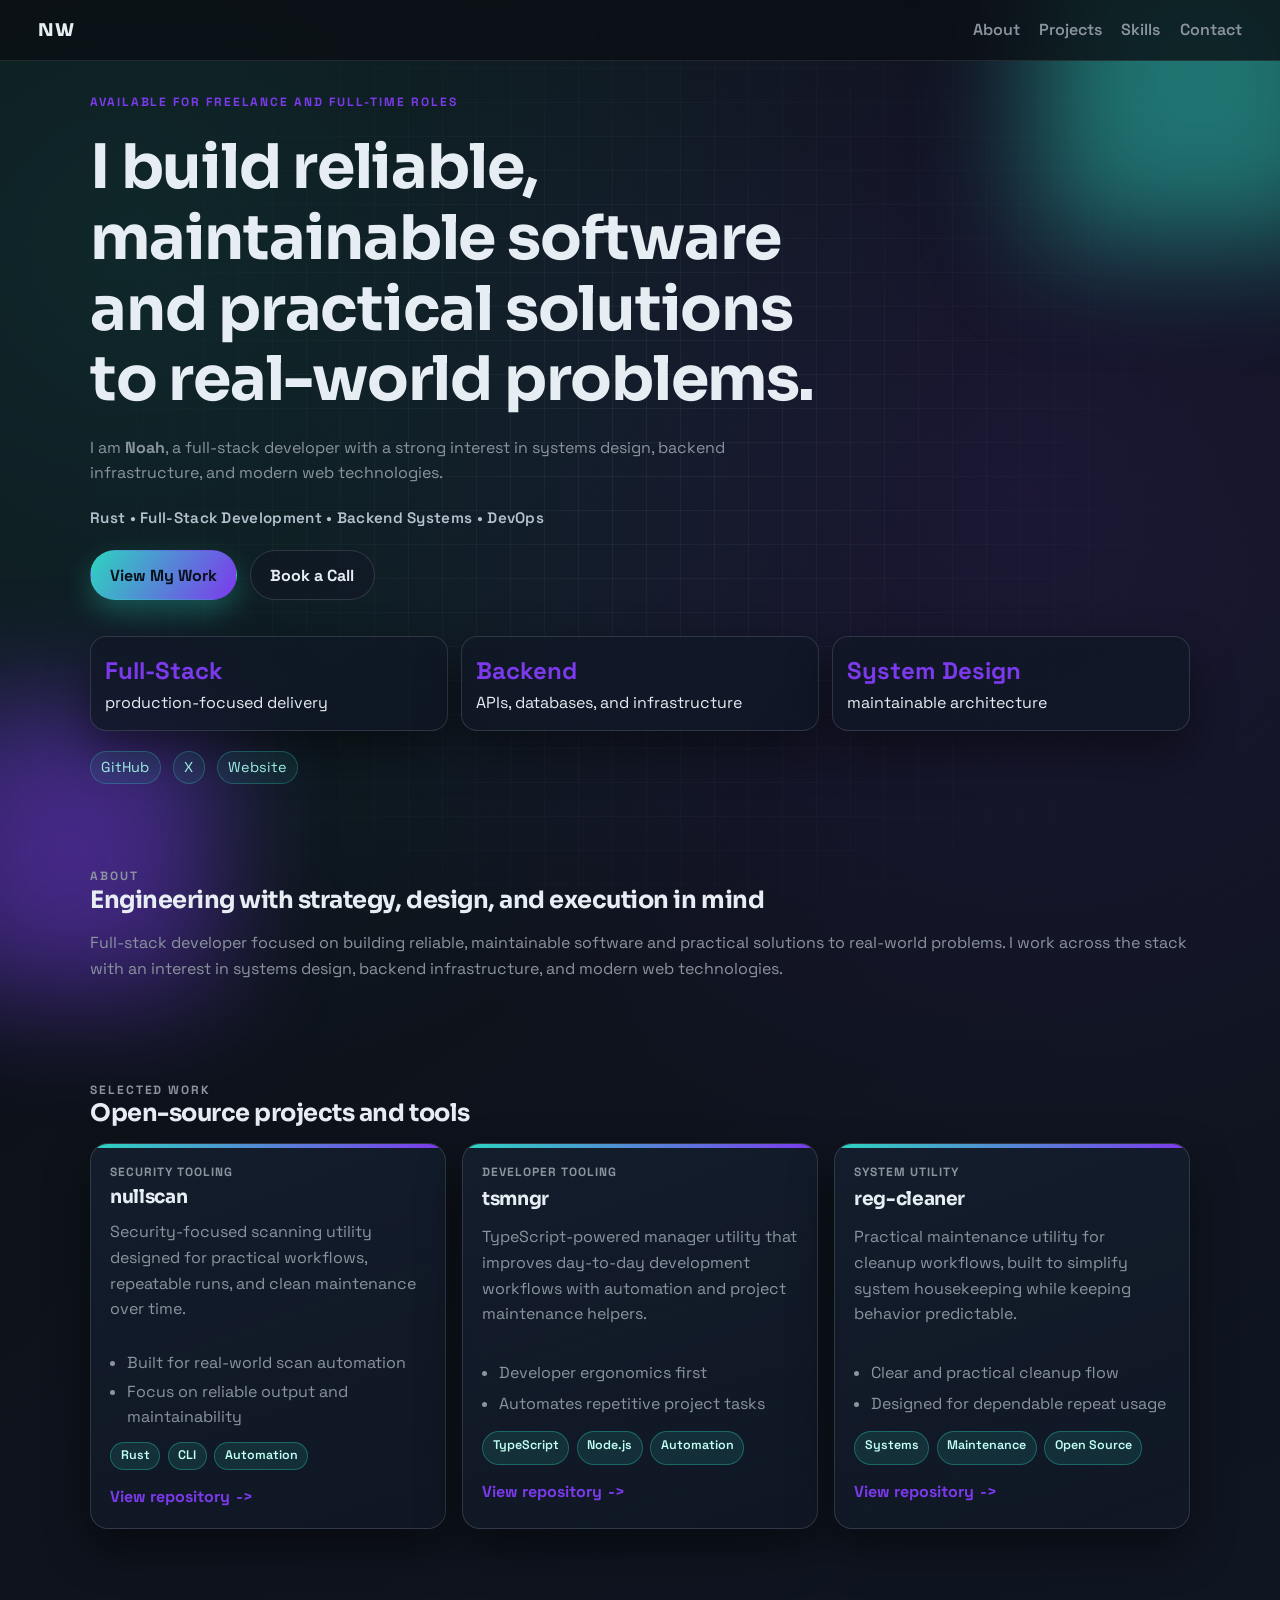
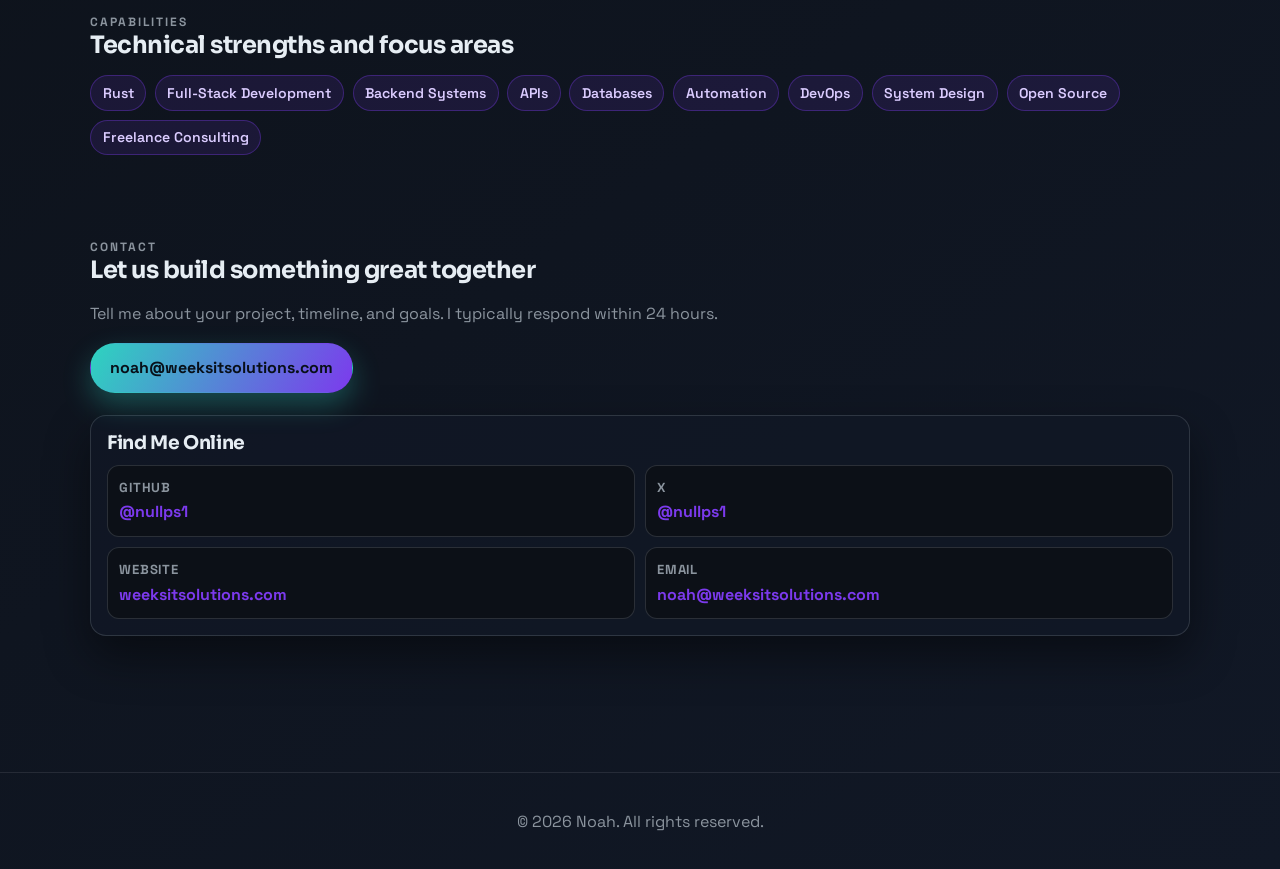
==== index.html @ 7ff50b09 "initial commit: add professional portfolio website with HTML, CSS, and JavaScript" ====
<!doctype html>
<html lang="en">
  <head>
    <meta charset="UTF-8" />
    <meta name="viewport" content="width=device-width, initial-scale=1.0" />
    <title>Noah | Portfolio</title>
    <meta
      name="description"
      content="Professional portfolio of Noah, showcasing full-stack, backend, and systems-focused projects."
    />
    <link rel="preconnect" href="https://fonts.googleapis.com" />
    <link rel="preconnect" href="https://fonts.gstatic.com" crossorigin />
    <link
      href="https://fonts.googleapis.com/css2?family=Sora:wght@400;600;700;800&family=Space+Grotesk:wght@400;500;700&display=swap"
      rel="stylesheet"
    />
    <link rel="stylesheet" href="styles.css" />
  </head>
  <body>
    <a class="skip-link" href="#home">Skip to content</a>

    <div class="ambient" aria-hidden="true">
      <span class="blob blob-a"></span>
      <span class="blob blob-b"></span>
      <span class="grid"></span>
    </div>

    <header class="site-header">
      <a class="brand" href="#home">NW</a>
      <button class="menu-toggle" aria-label="Toggle menu" aria-expanded="false">Menu</button>
      <nav class="site-nav">
        <a href="#about">About</a>
        <a href="#projects">Projects</a>
        <a href="#skills">Skills</a>
        <a href="#contact">Contact</a>
      </nav>
    </header>

    <main id="home">
      <section class="hero reveal">
        <p class="eyebrow">Available for freelance and full-time roles</p>
        <h1>I build reliable, maintainable software and practical solutions to real-world problems.</h1>
        <p class="lead">
          I am <strong>Noah</strong>, a full-stack developer with a strong interest in systems
          design, backend infrastructure, and modern web technologies.
        </p>
        <p class="hero-subline">Rust • Full-Stack Development • Backend Systems • DevOps</p>
        <div class="hero-actions">
          <a class="btn btn-primary" href="#projects">View My Work</a>
          <a class="btn btn-ghost" href="#contact">Book a Call</a>
        </div>
        <ul class="quick-stats">
          <li><span>Full-Stack</span> production-focused delivery</li>
          <li><span>Backend</span> APIs, databases, and infrastructure</li>
          <li><span>System Design</span> maintainable architecture</li>
        </ul>
        <div class="hero-links" aria-label="Primary profile links">
          <a href="https://github.com/nullps1" target="_blank" rel="noopener noreferrer">GitHub</a>
          <a href="https://x.com/nullps1" target="_blank" rel="noopener noreferrer">X</a>
          <a href="https://weeksitsolutions.com" target="_blank" rel="noopener noreferrer">Website</a>
        </div>
      </section>

      <section id="about" class="section about reveal">
        <div class="section-head">
          <p class="eyebrow">About</p>
          <h2>Engineering with strategy, design, and execution in mind</h2>
        </div>
        <p>
          Full-stack developer focused on building reliable, maintainable software and practical
          solutions to real-world problems. I work across the stack with an interest in systems
          design, backend infrastructure, and modern web technologies.
        </p>
      </section>

      <section id="projects" class="section reveal">
        <div class="section-head">
          <p class="eyebrow">Selected Work</p>
          <h2>Open-source projects and tools</h2>
        </div>
        <div class="project-grid">
          <article class="project-card">
            <div class="project-top">
              <p class="tag">Security Tooling</p>
              <h3>nullscan</h3>
            </div>
            <p>
              Security-focused scanning utility designed for practical workflows, repeatable runs,
              and clean maintenance over time.
            </p>
            <ul class="project-points">
              <li>Built for real-world scan automation</li>
              <li>Focus on reliable output and maintainability</li>
            </ul>
            <ul class="tech-list" aria-label="Technologies used in nullscan">
              <li>Rust</li>
              <li>CLI</li>
              <li>Automation</li>
            </ul>
            <div class="project-actions">
              <a href="https://github.com/nullps1/nullscan" target="_blank" rel="noopener noreferrer" aria-label="Open nullscan on GitHub">View repository</a>
            </div>
          </article>

          <article class="project-card">
            <div class="project-top">
              <p class="tag">Developer Tooling</p>
              <h3>tsmngr</h3>
            </div>
            <p>
              TypeScript-powered manager utility that improves day-to-day development workflows with
              automation and project maintenance helpers.
            </p>
            <ul class="project-points">
              <li>Developer ergonomics first</li>
              <li>Automates repetitive project tasks</li>
            </ul>
            <ul class="tech-list" aria-label="Technologies used in tsmngr">
              <li>TypeScript</li>
              <li>Node.js</li>
              <li>Automation</li>
            </ul>
            <div class="project-actions">
              <a href="https://github.com/nullps1/tsmngr" target="_blank" rel="noopener noreferrer" aria-label="Open tsmngr on GitHub">View repository</a>
            </div>
          </article>

          <article class="project-card">
            <div class="project-top">
              <p class="tag">System Utility</p>
              <h3>reg-cleaner</h3>
            </div>
            <p>
              Practical maintenance utility for cleanup workflows, built to simplify system
              housekeeping while keeping behavior predictable.
            </p>
            <ul class="project-points">
              <li>Clear and practical cleanup flow</li>
              <li>Designed for dependable repeat usage</li>
            </ul>
            <ul class="tech-list" aria-label="Technologies used in reg-cleaner">
              <li>Systems</li>
              <li>Maintenance</li>
              <li>Open Source</li>
            </ul>
            <div class="project-actions">
              <a href="https://github.com/nullps1/reg-cleaner" target="_blank" rel="noopener noreferrer" aria-label="Open reg-cleaner on GitHub">View repository</a>
            </div>
          </article>
        </div>
      </section>

      <section id="skills" class="section reveal">
        <div class="section-head">
          <p class="eyebrow">Capabilities</p>
          <h2>Technical strengths and focus areas</h2>
        </div>
        <ul class="skill-list">
          <li>Rust</li>
          <li>Full-Stack Development</li>
          <li>Backend Systems</li>
          <li>APIs</li>
          <li>Databases</li>
          <li>Automation</li>
          <li>DevOps</li>
          <li>System Design</li>
          <li>Open Source</li>
          <li>Freelance Consulting</li>
        </ul>
      </section>

      <section id="contact" class="section contact reveal">
        <div class="section-head">
          <p class="eyebrow">Contact</p>
          <h2>Let us build something great together</h2>
        </div>
        <p>
          Tell me about your project, timeline, and goals. I typically respond within 24 hours.
        </p>
        <a class="btn btn-primary" href="mailto:noah@weeksitsolutions.com">noah@weeksitsolutions.com</a>

        <div class="online-links" aria-label="Find me online">
          <h3>Find Me Online</h3>
          <ul>
            <li>
              <span>GitHub</span>
              <a href="https://github.com/nullps1" target="_blank" rel="noopener noreferrer">@nullps1</a>
            </li>
            <li>
              <span>X</span>
              <a href="https://x.com/nullps1" target="_blank" rel="noopener noreferrer">@nullps1</a>
            </li>
            <li>
              <span>Website</span>
              <a href="https://weeksitsolutions.com" target="_blank" rel="noopener noreferrer">weeksitsolutions.com</a>
            </li>
            <li>
              <span>Email</span>
              <a href="mailto:noah@weeksitsolutions.com">noah@weeksitsolutions.com</a>
            </li>
          </ul>
        </div>
      </section>
    </main>

    <footer class="site-footer">
      <p>© <span id="year"></span> Noah. All rights reserved.</p>
    </footer>

    <script src="script.js"></script>
  </body>
</html>
---- styles.css ----
:root {
  --bg: #0b0f14;
  --bg-soft: #111826;
  --text: #e6edf3;
  --text-soft: #8b949e;
  --accent: #2dd4bf;
  --accent-strong: #7c3aed;
  --card: rgba(17, 24, 38, 0.82);
  --border: rgba(230, 237, 243, 0.14);
  --shadow: 0 20px 45px rgba(0, 0, 0, 0.45);
}

* {
  box-sizing: border-box;
}

a {
  transition: color 0.2s ease, border-color 0.2s ease, background-color 0.2s ease;
}

a:focus-visible,
button:focus-visible {
  outline: 2px solid var(--accent);
  outline-offset: 3px;
}

html,
body {
  margin: 0;
  padding: 0;
  min-height: 100%;
}

body {
  font-family: "Space Grotesk", sans-serif;
  background: radial-gradient(circle at 10% 10%, rgba(45, 212, 191, 0.12) 0%, transparent 34%),
    radial-gradient(circle at 80% 20%, rgba(124, 58, 237, 0.12) 0%, transparent 33%),
    linear-gradient(145deg, var(--bg), var(--bg-soft));
  color: var(--text);
  line-height: 1.6;
  overflow-x: hidden;
}

.skip-link {
  position: absolute;
  left: 1rem;
  top: -42px;
  z-index: 999;
  background: #0e1624;
  color: var(--text);
  border: 1px solid var(--border);
  border-radius: 10px;
  padding: 0.4rem 0.7rem;
  text-decoration: none;
}

.skip-link:focus {
  top: 1rem;
}

.ambient {
  position: fixed;
  inset: 0;
  pointer-events: none;
  z-index: -1;
}

.blob {
  position: absolute;
  filter: blur(60px);
  opacity: 0.5;
}

.blob-a {
  width: 320px;
  height: 320px;
  background: #2dd4bf;
  top: -80px;
  right: -80px;
}

.blob-b {
  width: 280px;
  height: 280px;
  background: #7c3aed;
  bottom: -90px;
  left: -70px;
}

.grid {
  position: absolute;
  inset: 0;
  background-image: linear-gradient(rgba(230, 237, 243, 0.05) 1px, transparent 1px),
    linear-gradient(90deg, rgba(230, 237, 243, 0.05) 1px, transparent 1px);
  background-size: 34px 34px;
  mask-image: radial-gradient(circle at center, black 10%, transparent 80%);
}

.site-header {
  position: sticky;
  top: 0;
  z-index: 10;
  display: flex;
  justify-content: space-between;
  align-items: center;
  padding: 1rem clamp(1rem, 3vw, 3.5rem);
  background: rgba(11, 15, 20, 0.78);
  backdrop-filter: blur(10px);
  border-bottom: 1px solid rgba(230, 237, 243, 0.1);
  transition: box-shadow 0.2s ease, border-color 0.2s ease;
}

.site-header.scrolled {
  box-shadow: 0 14px 28px rgba(0, 0, 0, 0.36);
  border-bottom-color: rgba(45, 212, 191, 0.24);
}

.brand {
  font-family: "Sora", sans-serif;
  font-weight: 800;
  letter-spacing: 0.06em;
  text-decoration: none;
  color: var(--text);
  font-size: 1.1rem;
}

.site-nav {
  display: flex;
  gap: 1.2rem;
}

.site-nav a {
  text-decoration: none;
  color: var(--text-soft);
  font-weight: 600;
  transition: color 0.25s ease;
}

.site-nav a:hover {
  color: var(--text);
}

.menu-toggle {
  display: none;
  border: 1px solid var(--border);
  background: rgba(17, 24, 38, 0.9);
  border-radius: 999px;
  padding: 0.45rem 0.9rem;
  font: inherit;
  color: var(--text);
}

main {
  width: min(1100px, 92vw);
  margin: 0 auto;
  padding: 2rem 0 4rem;
}

.hero {
  min-height: 75vh;
  display: grid;
  align-content: center;
  gap: 1.25rem;
}

.hero-subline {
  margin: 0;
  color: #b6c2cf;
  font-weight: 600;
  font-size: 0.95rem;
  letter-spacing: 0.02em;
}

.eyebrow {
  margin: 0;
  text-transform: uppercase;
  letter-spacing: 0.16em;
  font-size: 0.75rem;
  color: var(--accent-strong);
  font-weight: 700;
}

h1,
h2,
h3 {
  font-family: "Sora", sans-serif;
  letter-spacing: -0.02em;
  line-height: 1.15;
  margin: 0;
}

h1 {
  font-size: clamp(2rem, 4.8vw, 4.25rem);
  max-width: 16ch;
}

.lead {
  max-width: 68ch;
  margin: 0;
  color: var(--text-soft);
}

.hero-actions {
  display: flex;
  gap: 0.8rem;
  flex-wrap: wrap;
}

.btn {
  display: inline-flex;
  align-items: center;
  justify-content: center;
  border-radius: 999px;
  padding: 0.7rem 1.2rem;
  text-decoration: none;
  font-weight: 700;
  border: 1px solid transparent;
}

.btn-primary {
  background: linear-gradient(120deg, var(--accent), var(--accent-strong));
  color: #081019;
  box-shadow: 0 12px 28px rgba(45, 212, 191, 0.3);
}

.btn-primary:hover {
  background: linear-gradient(120deg, #59e6d4, #8f5eff);
}

.btn-ghost {
  border-color: var(--border);
  color: var(--text);
  background: rgba(17, 24, 38, 0.65);
}

.quick-stats {
  display: grid;
  grid-template-columns: repeat(3, minmax(0, 1fr));
  gap: 0.8rem;
  list-style: none;
  padding: 0;
  margin: 1rem 0 0;
}

.quick-stats li {
  border: 1px solid var(--border);
  border-radius: 16px;
  padding: 0.9rem;
  background: var(--card);
  box-shadow: var(--shadow);
  transition: transform 0.2s ease, border-color 0.2s ease;
}

.quick-stats li:hover {
  transform: translateY(-3px);
  border-color: rgba(45, 212, 191, 0.4);
}

.quick-stats span {
  display: block;
  font-size: 1.5rem;
  font-weight: 800;
  color: var(--accent-strong);
}

.section {
  padding: 5.2rem 0 0;
}

.section-head {
  margin-bottom: 1rem;
}

.section p {
  margin-top: 0;
  color: var(--text-soft);
}

.project-grid {
  display: grid;
  grid-template-columns: repeat(3, minmax(0, 1fr));
  gap: 1rem;
}

.project-card {
  border-radius: 18px;
  padding: 1.2rem;
  border: 1px solid var(--border);
  background: linear-gradient(160deg, rgba(20, 30, 46, 0.9), rgba(17, 24, 38, 0.78));
  box-shadow: var(--shadow);
  display: grid;
  gap: 0.75rem;
  transition: transform 0.22s ease, box-shadow 0.22s ease;
  position: relative;
  overflow: hidden;
}

.project-card:hover {
  transform: translateY(-5px);
  box-shadow: 0 28px 45px rgba(0, 0, 0, 0.55);
}

.project-card::after {
  content: "";
  position: absolute;
  inset: 0 0 auto 0;
  height: 4px;
  background: linear-gradient(90deg, #2dd4bf, #7c3aed);
}

.project-top {
  display: grid;
  gap: 0.2rem;
}

.tag {
  margin: 0;
  font-size: 0.75rem;
  text-transform: uppercase;
  letter-spacing: 0.08em;
  color: var(--accent-strong);
  font-weight: 700;
}

.project-card a {
  color: var(--accent-strong);
  font-weight: 700;
  text-decoration: none;
}

.project-points {
  margin: 0;
  padding-left: 1.05rem;
  color: var(--text-soft);
  display: grid;
  gap: 0.2rem;
}

.tech-list {
  list-style: none;
  margin: 0;
  padding: 0;
  display: flex;
  flex-wrap: wrap;
  gap: 0.45rem;
}

.tech-list li {
  border: 1px solid rgba(45, 212, 191, 0.35);
  border-radius: 999px;
  padding: 0.2rem 0.6rem;
  font-size: 0.78rem;
  font-weight: 600;
  background: rgba(45, 212, 191, 0.12);
  color: #c1fff5;
}

.project-actions {
  margin-top: 0.1rem;
}

.project-actions a {
  display: inline-flex;
  align-items: center;
  gap: 0.35rem;
}

.project-actions a::after {
  content: "->";
}

.skill-list {
  margin: 0;
  padding: 0;
  list-style: none;
  display: flex;
  flex-wrap: wrap;
  gap: 0.55rem;
}

.skill-list li {
  border: 1px solid rgba(124, 58, 237, 0.35);
  background: rgba(124, 58, 237, 0.12);
  color: #dbccff;
  border-radius: 999px;
  padding: 0.34rem 0.72rem;
  font-size: 0.88rem;
  font-weight: 600;
}

.contact {
  padding-bottom: 4.5rem;
}

.online-links {
  margin-top: 1.4rem;
  border: 1px solid var(--border);
  border-radius: 16px;
  padding: 1rem;
  background: rgba(17, 24, 38, 0.72);
  box-shadow: var(--shadow);
}

.online-links h3 {
  margin-bottom: 0.7rem;
}

.online-links ul {
  list-style: none;
  margin: 0;
  padding: 0;
  display: grid;
  grid-template-columns: repeat(2, minmax(0, 1fr));
  gap: 0.6rem;
}

.online-links li {
  border: 1px solid var(--border);
  border-radius: 12px;
  padding: 0.7rem;
  background: rgba(11, 15, 20, 0.75);
  display: grid;
  gap: 0.1rem;
}

.online-links span {
  color: var(--text-soft);
  font-size: 0.82rem;
  text-transform: uppercase;
  letter-spacing: 0.06em;
  font-weight: 700;
}

.online-links a {
  color: var(--accent-strong);
  font-weight: 700;
  text-decoration: none;
}

.online-links a:hover {
  text-decoration: underline;
}

.hero-links {
  display: flex;
  flex-wrap: wrap;
  gap: 0.75rem;
}

.hero-links a {
  font-size: 0.9rem;
  color: #9ceee2;
  border: 1px solid rgba(45, 212, 191, 0.28);
  background: rgba(45, 212, 191, 0.08);
  border-radius: 999px;
  padding: 0.25rem 0.65rem;
  text-decoration: none;
}

.hero-links a:hover {
  background: rgba(45, 212, 191, 0.16);
  border-color: rgba(45, 212, 191, 0.5);
}

.site-footer {
  border-top: 1px solid rgba(230, 237, 243, 0.1);
  text-align: center;
  color: var(--text-soft);
  padding: 1.2rem;
}

.reveal {
  opacity: 0;
  transform: translateY(16px);
  transition: opacity 0.65s ease, transform 0.65s ease;
}

.reveal.in-view {
  opacity: 1;
  transform: translateY(0);
}

@media (max-width: 900px) {
  .project-grid {
    grid-template-columns: 1fr;
  }

  .quick-stats {
    grid-template-columns: 1fr;
  }

  .site-nav {
    position: absolute;
    top: calc(100% + 0.5rem);
    right: 1rem;
    flex-direction: column;
    background: #111826;
    border: 1px solid var(--border);
    border-radius: 14px;
    padding: 0.75rem;
    box-shadow: var(--shadow);
    opacity: 0;
    visibility: hidden;
    transform: translateY(-8px);
    transition: all 0.2s ease;
  }

  .site-nav.open {
    opacity: 1;
    visibility: visible;
    transform: translateY(0);
  }

  .menu-toggle {
    display: inline-flex;
  }

  .online-links ul {
    grid-template-columns: 1fr;
  }

  .hero-subline {
    font-size: 0.88rem;
  }
}

@media (prefers-reduced-motion: reduce) {
  *,
  *::before,
  *::after {
    animation: none !important;
    transition-duration: 0.01ms !important;
    scroll-behavior: auto !important;
  }

  .reveal {
    opacity: 1;
    transform: none;
  }
}
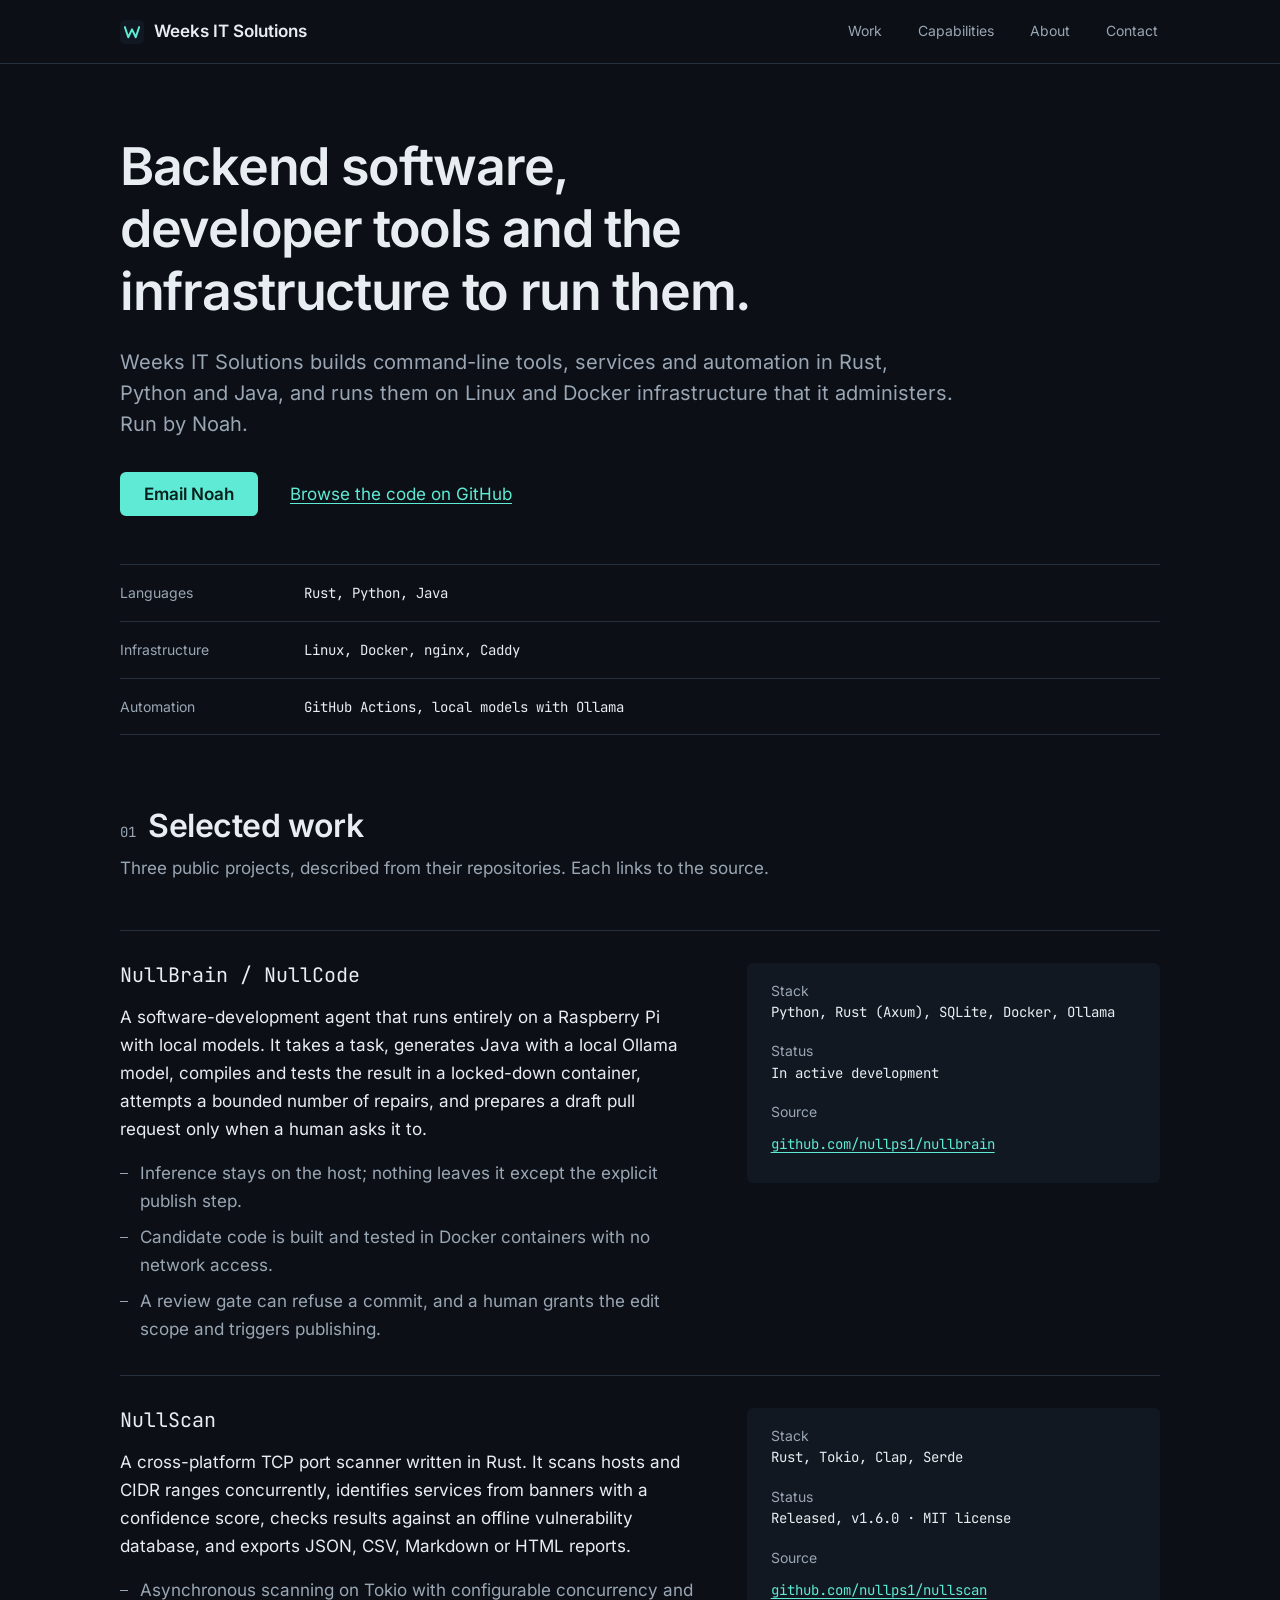
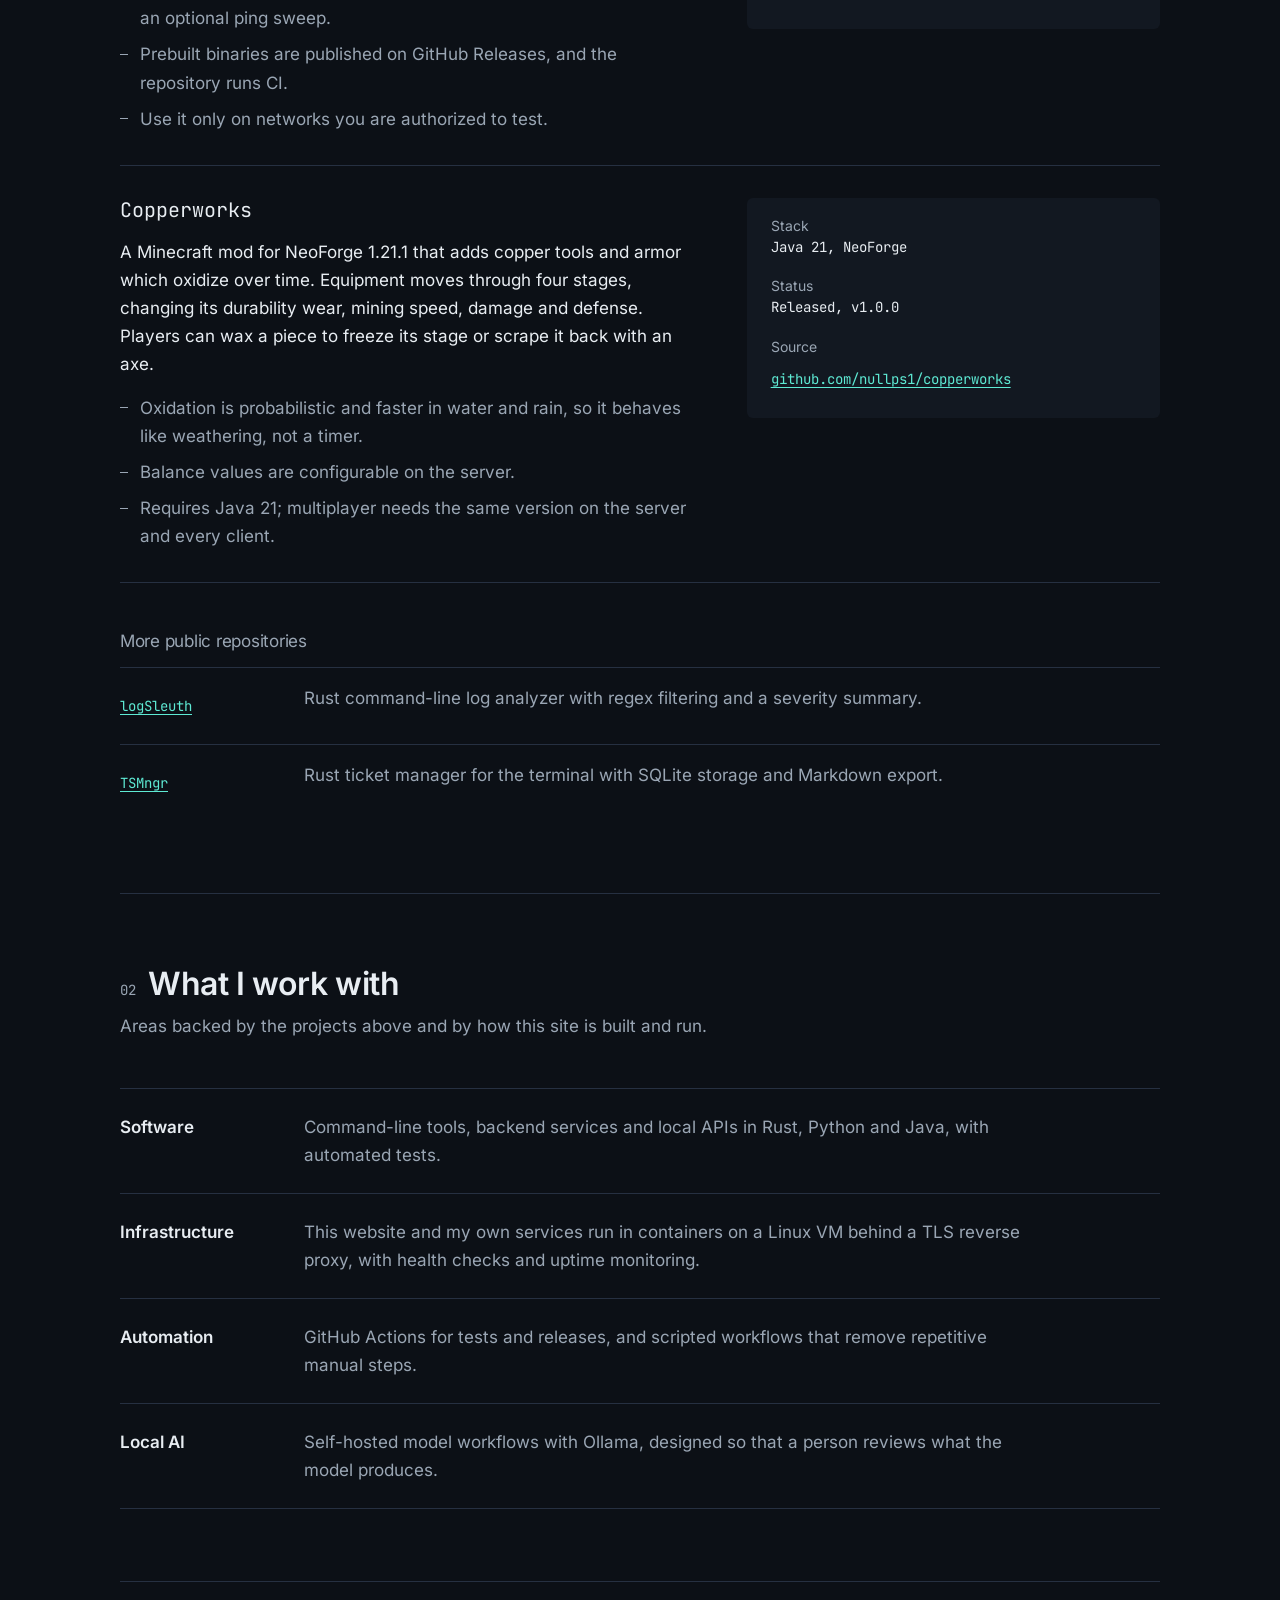
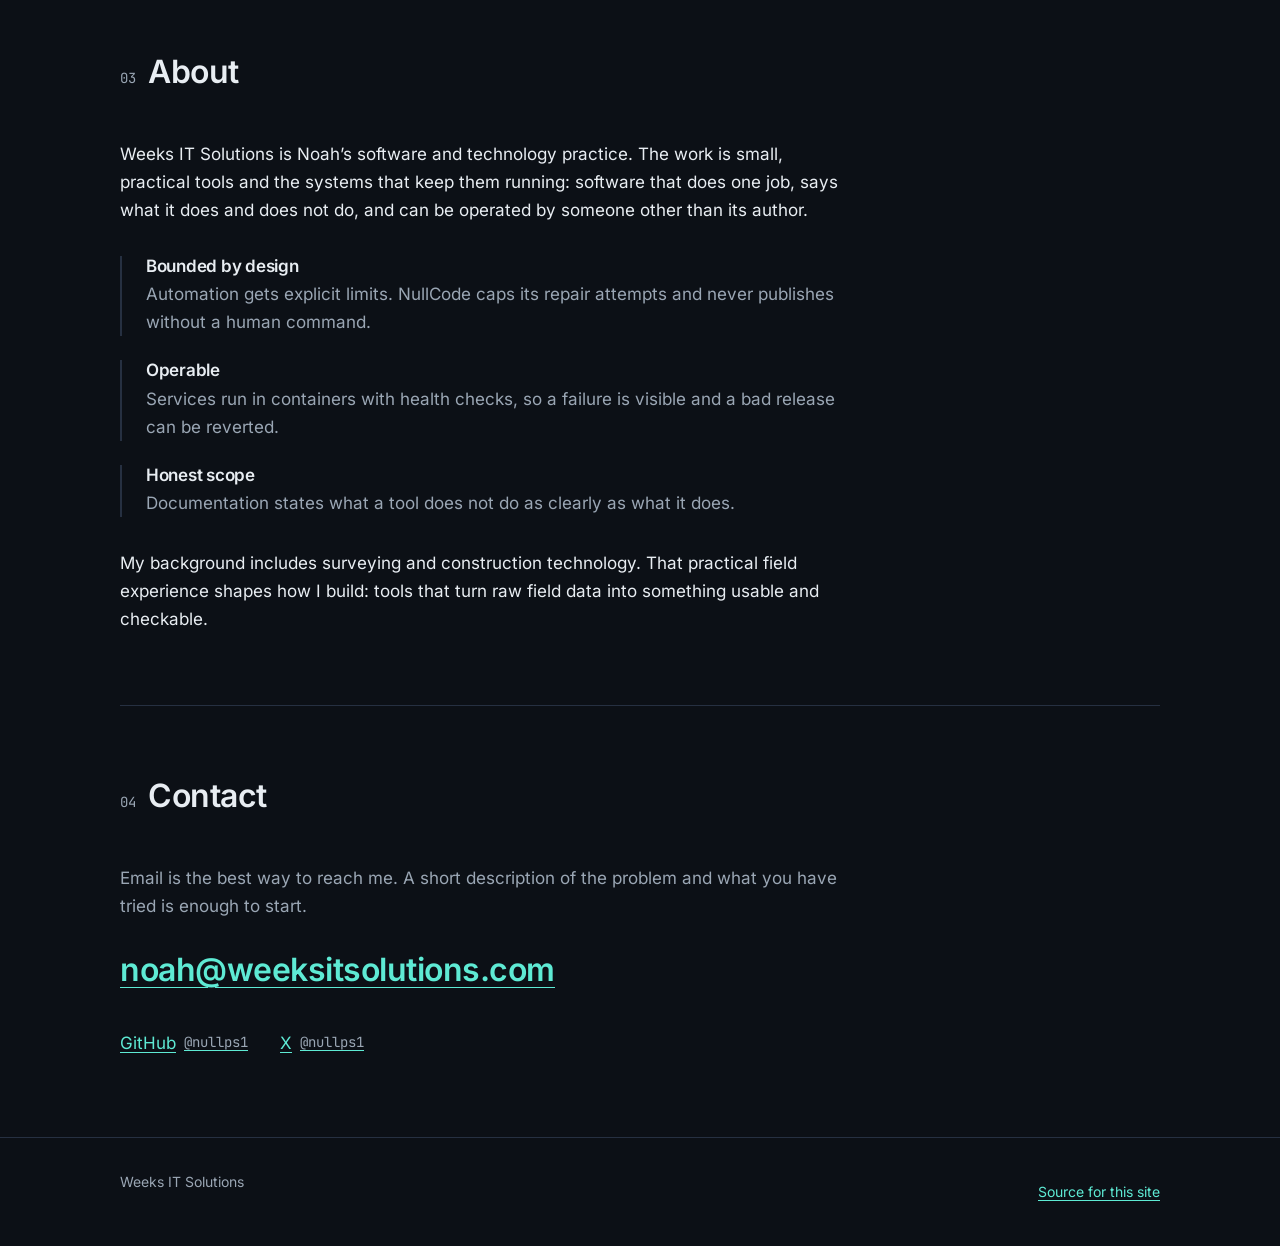
==== commit 40626f0d: "Redesign weeksitsolutions.com as a Weeks IT Solutions engineering site Replace the "Noah | Portfolio" ====
--- a/index.html
+++ b/index.html
@@ -2,211 +2,273 @@
 <html lang="en">
   <head>
     <meta charset="UTF-8" />
-    <meta name="viewport" content="width=device-width, initial-scale=1.0" />
-    <title>Noah | Portfolio</title>
+    <meta name="viewport" content="width=device-width, initial-scale=1" />
+    <meta
+      http-equiv="Content-Security-Policy"
+      content="default-src 'none'; connect-src 'self'; img-src 'self'; font-src 'self'; style-src 'self'; script-src 'self'; base-uri 'none'; form-action 'none'"
+    />
+    <title>Weeks IT Solutions | Software, tools and infrastructure</title>
     <meta
       name="description"
-      content="Professional portfolio of Noah, showcasing full-stack, backend, and systems-focused projects."
+      content="Weeks IT Solutions builds backend software, command-line tools and automation in Rust, Python and Java, and runs them on Linux and Docker infrastructure."
     />
-    <link rel="preconnect" href="https://fonts.googleapis.com" />
-    <link rel="preconnect" href="https://fonts.gstatic.com" crossorigin />
-    <link
-      href="https://fonts.googleapis.com/css2?family=Sora:wght@400;600;700;800&family=Space+Grotesk:wght@400;500;700&display=swap"
-      rel="stylesheet"
+    <link rel="canonical" href="https://weeksitsolutions.com/" />
+    <meta name="theme-color" content="#0c1016" />
+    <meta name="color-scheme" content="dark" />
+
+    <meta property="og:type" content="website" />
+    <meta property="og:site_name" content="Weeks IT Solutions" />
+    <meta property="og:title" content="Weeks IT Solutions" />
+    <meta
+      property="og:description"
+      content="Backend software, developer tools and the infrastructure to run them. Rust, Python, Java, Linux and Docker."
     />
-    <link rel="stylesheet" href="styles.css" />
+    <meta property="og:url" content="https://weeksitsolutions.com/" />
+    <meta property="og:image" content="https://weeksitsolutions.com/assets/og.png" />
+    <meta property="og:image:width" content="1200" />
+    <meta property="og:image:height" content="630" />
+    <meta property="og:image:alt" content="Weeks IT Solutions: backend software, developer tools and infrastructure." />
+    <meta name="twitter:card" content="summary_large_image" />
+
+    <link rel="icon" href="/favicon.svg" type="image/svg+xml" />
+    <link rel="preload" href="/assets/fonts/inter-latin-400.woff2" as="font" type="font/woff2" crossorigin />
+    <link rel="preload" href="/assets/fonts/inter-latin-600.woff2" as="font" type="font/woff2" crossorigin />
+    <link rel="stylesheet" href="/styles.css" />
+    <script src="/script.js" defer></script>
+
+    <script type="application/ld+json">
+      {
+        "@context": "https://schema.org",
+        "@type": "Organization",
+        "name": "Weeks IT Solutions",
+        "url": "https://weeksitsolutions.com/",
+        "email": "noah@weeksitsolutions.com",
+        "sameAs": ["https://github.com/nullps1", "https://x.com/nullps1"]
+      }
+    </script>
   </head>
   <body>
-    <a class="skip-link" href="#home">Skip to content</a>
-
-    <div class="ambient" aria-hidden="true">
-      <span class="blob blob-a"></span>
-      <span class="blob blob-b"></span>
-      <span class="grid"></span>
-    </div>
+    <a class="skip-link" href="#main">Skip to content</a>
 
     <header class="site-header">
-      <a class="brand" href="#home">NW</a>
-      <button class="menu-toggle" aria-label="Toggle menu" aria-expanded="false">Menu</button>
-      <nav class="site-nav">
-        <a href="#about">About</a>
-        <a href="#projects">Projects</a>
-        <a href="#skills">Skills</a>
-        <a href="#contact">Contact</a>
-      </nav>
+      <div class="wrap bar">
+        <a class="wordmark" href="#top">
+          <img src="/favicon.svg" alt="" width="24" height="24" />
+          <span>Weeks IT Solutions</span>
+        </a>
+        <nav aria-label="Primary">
+          <ul>
+            <li><a href="#work">Work</a></li>
+            <li><a href="#capabilities">Capabilities</a></li>
+            <li><a href="#about">About</a></li>
+            <li><a href="#contact">Contact</a></li>
+          </ul>
+        </nav>
+      </div>
     </header>
 
-    <main id="home">
-      <section class="hero reveal">
-        <p class="eyebrow">Available for freelance and full-time roles</p>
-        <h1>I build reliable, maintainable software and practical solutions to real-world problems.</h1>
-        <p class="lead">
-          I am <strong>Noah</strong>, a full-stack developer with a strong interest in systems
-          design, backend infrastructure, and modern web technologies.
-        </p>
-        <p class="hero-subline">Rust • Full-Stack Development • Backend Systems • DevOps</p>
-        <div class="hero-actions">
-          <a class="btn btn-primary" href="#projects">View My Work</a>
-          <a class="btn btn-ghost" href="#contact">Book a Call</a>
+    <main id="main">
+      <section id="top" class="hero wrap" aria-labelledby="hero-title">
+        <div class="hero-copy">
+          <h1 id="hero-title">Backend software, developer tools and the infrastructure to run them.</h1>
+          <p class="lead">
+            Weeks IT Solutions builds command-line tools, services and automation in Rust, Python and Java,
+            and runs them on Linux and Docker infrastructure that it administers. Run by&nbsp;Noah.
+          </p>
+          <p class="actions">
+            <a class="btn" href="mailto:noah@weeksitsolutions.com">Email Noah</a>
+            <a class="text-link" href="https://github.com/nullps1" rel="noopener noreferrer">Browse the code on GitHub</a>
+          </p>
         </div>
-        <ul class="quick-stats">
-          <li><span>Full-Stack</span> production-focused delivery</li>
-          <li><span>Backend</span> APIs, databases, and infrastructure</li>
-          <li><span>System Design</span> maintainable architecture</li>
-        </ul>
-        <div class="hero-links" aria-label="Primary profile links">
-          <a href="https://github.com/nullps1" target="_blank" rel="noopener noreferrer">GitHub</a>
-          <a href="https://x.com/nullps1" target="_blank" rel="noopener noreferrer">X</a>
-          <a href="https://weeksitsolutions.com" target="_blank" rel="noopener noreferrer">Website</a>
-        </div>
-      </section>
-
-      <section id="about" class="section about reveal">
-        <div class="section-head">
-          <p class="eyebrow">About</p>
-          <h2>Engineering with strategy, design, and execution in mind</h2>
-        </div>
-        <p>
-          Full-stack developer focused on building reliable, maintainable software and practical
-          solutions to real-world problems. I work across the stack with an interest in systems
-          design, backend infrastructure, and modern web technologies.
-        </p>
-      </section>
-
-      <section id="projects" class="section reveal">
-        <div class="section-head">
-          <p class="eyebrow">Selected Work</p>
-          <h2>Open-source projects and tools</h2>
-        </div>
-        <div class="project-grid">
-          <article class="project-card">
-            <div class="project-top">
-              <p class="tag">Security Tooling</p>
-              <h3>nullscan</h3>
-            </div>
-            <p>
-              Security-focused scanning utility designed for practical workflows, repeatable runs,
-              and clean maintenance over time.
-            </p>
-            <ul class="project-points">
-              <li>Built for real-world scan automation</li>
-              <li>Focus on reliable output and maintainability</li>
-            </ul>
-            <ul class="tech-list" aria-label="Technologies used in nullscan">
-              <li>Rust</li>
-              <li>CLI</li>
-              <li>Automation</li>
-            </ul>
-            <div class="project-actions">
-              <a href="https://github.com/nullps1/nullscan" target="_blank" rel="noopener noreferrer" aria-label="Open nullscan on GitHub">View repository</a>
-            </div>
-          </article>
-
-          <article class="project-card">
-            <div class="project-top">
-              <p class="tag">Developer Tooling</p>
-              <h3>tsmngr</h3>
-            </div>
-            <p>
-              TypeScript-powered manager utility that improves day-to-day development workflows with
-              automation and project maintenance helpers.
-            </p>
-            <ul class="project-points">
-              <li>Developer ergonomics first</li>
-              <li>Automates repetitive project tasks</li>
-            </ul>
-            <ul class="tech-list" aria-label="Technologies used in tsmngr">
-              <li>TypeScript</li>
-              <li>Node.js</li>
-              <li>Automation</li>
-            </ul>
-            <div class="project-actions">
-              <a href="https://github.com/nullps1/tsmngr" target="_blank" rel="noopener noreferrer" aria-label="Open tsmngr on GitHub">View repository</a>
-            </div>
-          </article>
-
-          <article class="project-card">
-            <div class="project-top">
-              <p class="tag">System Utility</p>
-              <h3>reg-cleaner</h3>
-            </div>
-            <p>
-              Practical maintenance utility for cleanup workflows, built to simplify system
-              housekeeping while keeping behavior predictable.
-            </p>
-            <ul class="project-points">
-              <li>Clear and practical cleanup flow</li>
-              <li>Designed for dependable repeat usage</li>
-            </ul>
-            <ul class="tech-list" aria-label="Technologies used in reg-cleaner">
-              <li>Systems</li>
-              <li>Maintenance</li>
-              <li>Open Source</li>
-            </ul>
-            <div class="project-actions">
-              <a href="https://github.com/nullps1/reg-cleaner" target="_blank" rel="noopener noreferrer" aria-label="Open reg-cleaner on GitHub">View repository</a>
-            </div>
-          </article>
-        </div>
-      </section>
-
-      <section id="skills" class="section reveal">
-        <div class="section-head">
-          <p class="eyebrow">Capabilities</p>
-          <h2>Technical strengths and focus areas</h2>
-        </div>
-        <ul class="skill-list">
-          <li>Rust</li>
-          <li>Full-Stack Development</li>
-          <li>Backend Systems</li>
-          <li>APIs</li>
-          <li>Databases</li>
-          <li>Automation</li>
-          <li>DevOps</li>
-          <li>System Design</li>
-          <li>Open Source</li>
-          <li>Freelance Consulting</li>
-        </ul>
-      </section>
-
-      <section id="contact" class="section contact reveal">
-        <div class="section-head">
-          <p class="eyebrow">Contact</p>
-          <h2>Let us build something great together</h2>
-        </div>
-        <p>
-          Tell me about your project, timeline, and goals. I typically respond within 24 hours.
-        </p>
-        <a class="btn btn-primary" href="mailto:noah@weeksitsolutions.com">noah@weeksitsolutions.com</a>
-
-        <div class="online-links" aria-label="Find me online">
-          <h3>Find Me Online</h3>
+        <dl class="facts">
+          <div>
+            <dt>Languages</dt>
+            <dd>Rust, Python, Java</dd>
+          </div>
+          <div>
+            <dt>Infrastructure</dt>
+            <dd>Linux, Docker, nginx, Caddy</dd>
+          </div>
+          <div>
+            <dt>Automation</dt>
+            <dd>GitHub Actions, local models with Ollama</dd>
+          </div>
+        </dl>
+      </section>
+
+      <section id="work" class="section wrap" aria-labelledby="work-title">
+        <header class="section-head">
+          <h2 id="work-title"><span class="index" aria-hidden="true">01</span>Selected work</h2>
+          <p>Three public projects, described from their repositories. Each links to the source.</p>
+        </header>
+
+        <ol class="work">
+          <li>
+            <article class="project" aria-labelledby="p-nullcode">
+              <div class="project-main">
+                <h3 id="p-nullcode">NullBrain / NullCode</h3>
+                <p>
+                  A software-development agent that runs entirely on a Raspberry Pi with local models. It takes a
+                  task, generates Java with a local Ollama model, compiles and tests the result in a locked-down
+                  container, attempts a bounded number of repairs, and prepares a draft pull request only when a
+                  human asks it to.
+                </p>
+                <ul>
+                  <li>Inference stays on the host; nothing leaves it except the explicit publish step.</li>
+                  <li>Candidate code is built and tested in Docker containers with no network access.</li>
+                  <li>A review gate can refuse a commit, and a human grants the edit scope and triggers publishing.</li>
+                </ul>
+              </div>
+              <dl class="meta">
+                <div><dt>Stack</dt><dd>Python, Rust (Axum), SQLite, Docker, Ollama</dd></div>
+                <div><dt>Status</dt><dd>In active development</dd></div>
+                <div><dt>Source</dt><dd><a href="https://github.com/nullps1/nullbrain" rel="noopener noreferrer">github.com/nullps1/nullbrain</a></dd></div>
+              </dl>
+            </article>
+          </li>
+
+          <li>
+            <article class="project" aria-labelledby="p-nullscan">
+              <div class="project-main">
+                <h3 id="p-nullscan">NullScan</h3>
+                <p>
+                  A cross-platform TCP port scanner written in Rust. It scans hosts and CIDR ranges concurrently,
+                  identifies services from banners with a confidence score, checks results against an offline
+                  vulnerability database, and exports JSON, CSV, Markdown or HTML reports.
+                </p>
+                <ul>
+                  <li>Asynchronous scanning on Tokio with configurable concurrency and an optional ping sweep.</li>
+                  <li>Prebuilt binaries are published on GitHub Releases, and the repository runs CI.</li>
+                  <li>Use it only on networks you are authorized to test.</li>
+                </ul>
+              </div>
+              <dl class="meta">
+                <div><dt>Stack</dt><dd>Rust, Tokio, Clap, Serde</dd></div>
+                <div><dt>Status</dt><dd>Released, v1.6.0 · MIT license</dd></div>
+                <div><dt>Source</dt><dd><a href="https://github.com/nullps1/nullscan" rel="noopener noreferrer">github.com/nullps1/nullscan</a></dd></div>
+              </dl>
+            </article>
+          </li>
+
+          <li>
+            <article class="project" aria-labelledby="p-copperworks">
+              <div class="project-main">
+                <h3 id="p-copperworks">Copperworks</h3>
+                <p>
+                  A Minecraft mod for NeoForge 1.21.1 that adds copper tools and armor which oxidize over time.
+                  Equipment moves through four stages, changing its durability wear, mining speed, damage and
+                  defense. Players can wax a piece to freeze its stage or scrape it back with an axe.
+                </p>
+                <ul>
+                  <li>Oxidation is probabilistic and faster in water and rain, so it behaves like weathering, not a timer.</li>
+                  <li>Balance values are configurable on the server.</li>
+                  <li>Requires Java 21; multiplayer needs the same version on the server and every client.</li>
+                </ul>
+              </div>
+              <dl class="meta">
+                <div><dt>Stack</dt><dd>Java 21, NeoForge</dd></div>
+                <div><dt>Status</dt><dd>Released, v1.0.0</dd></div>
+                <div><dt>Source</dt><dd><a href="https://github.com/nullps1/copperworks" rel="noopener noreferrer">github.com/nullps1/copperworks</a></dd></div>
+              </dl>
+            </article>
+          </li>
+        </ol>
+
+        <div class="more">
+          <h3>More public repositories</h3>
           <ul>
             <li>
-              <span>GitHub</span>
-              <a href="https://github.com/nullps1" target="_blank" rel="noopener noreferrer">@nullps1</a>
-            </li>
-            <li>
-              <span>X</span>
-              <a href="https://x.com/nullps1" target="_blank" rel="noopener noreferrer">@nullps1</a>
-            </li>
-            <li>
-              <span>Website</span>
-              <a href="https://weeksitsolutions.com" target="_blank" rel="noopener noreferrer">weeksitsolutions.com</a>
-            </li>
-            <li>
-              <span>Email</span>
-              <a href="mailto:noah@weeksitsolutions.com">noah@weeksitsolutions.com</a>
+              <a href="https://github.com/nullps1/logslueth" rel="noopener noreferrer">logSleuth</a>
+              <span>Rust command-line log analyzer with regex filtering and a severity summary.</span>
+            </li>
+            <li>
+              <a href="https://github.com/nullps1/tsmngr" rel="noopener noreferrer">TSMngr</a>
+              <span>Rust ticket manager for the terminal with SQLite storage and Markdown export.</span>
             </li>
           </ul>
         </div>
       </section>
+
+      <section id="capabilities" class="section wrap" aria-labelledby="cap-title">
+        <header class="section-head">
+          <h2 id="cap-title"><span class="index" aria-hidden="true">02</span>What I work with</h2>
+          <p>Areas backed by the projects above and by how this site is built and run.</p>
+        </header>
+        <dl class="spec">
+          <div>
+            <dt>Software</dt>
+            <dd>Command-line tools, backend services and local APIs in Rust, Python and Java, with automated tests.</dd>
+          </div>
+          <div>
+            <dt>Infrastructure</dt>
+            <dd>
+              This website and my own services run in containers on a Linux VM behind a TLS reverse proxy,
+              with health checks and uptime monitoring.
+            </dd>
+          </div>
+          <div>
+            <dt>Automation</dt>
+            <dd>GitHub Actions for tests and releases, and scripted workflows that remove repetitive manual steps.</dd>
+          </div>
+          <div>
+            <dt>Local AI</dt>
+            <dd>Self-hosted model workflows with Ollama, designed so that a person reviews what the model produces.</dd>
+          </div>
+        </dl>
+      </section>
+
+      <section id="about" class="section wrap" aria-labelledby="about-title">
+        <header class="section-head">
+          <h2 id="about-title"><span class="index" aria-hidden="true">03</span>About</h2>
+        </header>
+        <div class="about">
+          <p>
+            Weeks IT Solutions is Noah&rsquo;s software and technology practice. The work is small, practical tools
+            and the systems that keep them running: software that does one job, says what it does and does not do,
+            and can be operated by someone other than its author.
+          </p>
+          <ul class="principles">
+            <li>
+              <h3>Bounded by design</h3>
+              <p>Automation gets explicit limits. NullCode caps its repair attempts and never publishes without a human command.</p>
+            </li>
+            <li>
+              <h3>Operable</h3>
+              <p>Services run in containers with health checks, so a failure is visible and a bad release can be reverted.</p>
+            </li>
+            <li>
+              <h3>Honest scope</h3>
+              <p>Documentation states what a tool does not do as clearly as what it does.</p>
+            </li>
+          </ul>
+          <p>
+            My background includes surveying and construction technology. That practical field experience shapes how
+            I build: tools that turn raw field data into something usable and checkable.
+          </p>
+        </div>
+      </section>
+
+      <section id="contact" class="section wrap" aria-labelledby="contact-title">
+        <header class="section-head">
+          <h2 id="contact-title"><span class="index" aria-hidden="true">04</span>Contact</h2>
+        </header>
+        <p class="contact-lead">
+          Email is the best way to reach me. A short description of the problem and what you have tried is enough
+          to start.
+        </p>
+        <p class="email"><a href="mailto:noah@weeksitsolutions.com">noah@weeksitsolutions.com</a></p>
+        <ul class="elsewhere">
+          <li><a href="https://github.com/nullps1" rel="noopener noreferrer">GitHub <span>@nullps1</span></a></li>
+          <li><a href="https://x.com/nullps1" rel="noopener noreferrer">X <span>@nullps1</span></a></li>
+        </ul>
+      </section>
     </main>
 
     <footer class="site-footer">
-      <p>© <span id="year"></span> Noah. All rights reserved.</p>
+      <div class="wrap">
+        <p>Weeks IT Solutions</p>
+        <p><a href="https://github.com/nullps1/portfolio" rel="noopener noreferrer">Source for this site</a></p>
+      </div>
     </footer>
-
-    <script src="script.js"></script>
   </body>
 </html>
--- a/styles.css
+++ b/styles.css
@@ -1,540 +1,582 @@
+/*
+  Weeks IT Solutions: design system.
+  Dark-first, flat, typographic. One accent colour; structure comes from hairline rules and key/value rows.
+  Tokens are semantic: change a token here and the whole site follows. See docs/WEBSITE.md.
+*/
+
+/* Fonts: self-hosted, latin subset, two text weights and one mono weight (SIL OFL; licenses in assets/fonts). */
+@font-face {
+  font-family: "Inter";
+  font-weight: 400;
+  font-style: normal;
+  font-display: swap;
+  src: url("/assets/fonts/inter-latin-400.woff2") format("woff2");
+}
+@font-face {
+  font-family: "Inter";
+  font-weight: 600;
+  font-style: normal;
+  font-display: swap;
+  src: url("/assets/fonts/inter-latin-600.woff2") format("woff2");
+}
+@font-face {
+  font-family: "JetBrains Mono";
+  font-weight: 400;
+  font-style: normal;
+  font-display: swap;
+  src: url("/assets/fonts/jetbrains-mono-latin-400.woff2") format("woff2");
+}
+/* Metric-matched fallback so the swap to Inter does not shift the layout. */
+@font-face {
+  font-family: "Inter Fallback";
+  src: local("Arial");
+  size-adjust: 107.06%;
+  ascent-override: 90.49%;
+  descent-override: 22.56%;
+  line-gap-override: 0%;
+}
+
 :root {
-  --bg: #0b0f14;
-  --bg-soft: #111826;
-  --text: #e6edf3;
-  --text-soft: #8b949e;
-  --accent: #2dd4bf;
-  --accent-strong: #7c3aed;
-  --card: rgba(17, 24, 38, 0.82);
-  --border: rgba(230, 237, 243, 0.14);
-  --shadow: 0 20px 45px rgba(0, 0, 0, 0.45);
-}
-
-* {
+  /* Colour (contrast ratios against --bg are checked by tests/check-site.mjs) */
+  --bg: #0c1016;
+  --surface: #121821;
+  --rule: #263041;
+  --text: #e8edf2;
+  --text-muted: #9aa6b4;
+  --accent: #5eead4;
+  --accent-on: #06201b;
+  --focus: #5eead4;
+
+  /* Type */
+  --font-sans: "Inter", "Inter Fallback", system-ui, -apple-system, "Segoe UI", Roboto, sans-serif;
+  --font-mono: "JetBrains Mono", ui-monospace, "SF Mono", Consolas, monospace;
+  --step--1: 0.875rem;
+  --step-0: 1.0625rem;
+  --step-1: 1.25rem;
+  --step-2: clamp(1.5rem, 1.2rem + 1.2vw, 2rem);
+  --step-3: clamp(1.75rem, 1.1rem + 3vw, 3.25rem);
+
+  /* Space (8px grid) */
+  --space-1: 0.5rem;
+  --space-2: 1rem;
+  --space-3: 1.5rem;
+  --space-4: 2rem;
+  --space-5: 3rem;
+  --space-6: 4.5rem;
+  --space-7: 6.5rem;
+
+  /* Layout */
+  --gutter: 1.25rem;
+  --container: 65rem;
+  --measure: 66ch;
+  --header-h: 4rem;
+  --radius: 6px;
+  --target: 2.75rem; /* minimum touch target, 44px */
+  --ease: 150ms ease-out;
+}
+@media (min-width: 40rem) {
+  :root {
+    --gutter: 2rem;
+  }
+}
+@media (min-width: 90rem) {
+  :root {
+    --container: 72rem;
+    --step-0: 1.125rem;
+  }
+}
+/* Wide displays: scale the type and the column together so the page does not float in empty space. */
+@media (min-width: 120rem) {
+  :root {
+    --container: 84rem;
+    --step--1: 1rem;
+    --step-0: 1.3125rem;
+    --step-1: 1.5rem;
+    --step-2: 2.375rem;
+    --step-3: 4rem;
+    --measure: 62ch;
+    --header-h: 4.5rem;
+  }
+}
+
+*,
+*::before,
+*::after {
   box-sizing: border-box;
 }
-
-a {
-  transition: color 0.2s ease, border-color 0.2s ease, background-color 0.2s ease;
-}
-
-a:focus-visible,
-button:focus-visible {
-  outline: 2px solid var(--accent);
-  outline-offset: 3px;
-}
-
-html,
+html {
+  background: var(--bg);
+  color-scheme: dark;
+  -webkit-text-size-adjust: 100%;
+  text-size-adjust: 100%;
+  scroll-padding-top: calc(var(--header-h) + var(--space-2));
+}
+@media (prefers-reduced-motion: no-preference) {
+  html {
+    scroll-behavior: smooth;
+  }
+}
 body {
   margin: 0;
-  padding: 0;
-  min-height: 100%;
-}
-
-body {
-  font-family: "Space Grotesk", sans-serif;
-  background: radial-gradient(circle at 10% 10%, rgba(45, 212, 191, 0.12) 0%, transparent 34%),
-    radial-gradient(circle at 80% 20%, rgba(124, 58, 237, 0.12) 0%, transparent 33%),
-    linear-gradient(145deg, var(--bg), var(--bg-soft));
+  min-height: 100vh;
+  background: var(--bg);
   color: var(--text);
-  line-height: 1.6;
-  overflow-x: hidden;
-}
-
-.skip-link {
-  position: absolute;
-  left: 1rem;
-  top: -42px;
-  z-index: 999;
-  background: #0e1624;
-  color: var(--text);
-  border: 1px solid var(--border);
-  border-radius: 10px;
-  padding: 0.4rem 0.7rem;
-  text-decoration: none;
-}
-
-.skip-link:focus {
-  top: 1rem;
-}
-
-.ambient {
-  position: fixed;
-  inset: 0;
-  pointer-events: none;
-  z-index: -1;
-}
-
-.blob {
-  position: absolute;
-  filter: blur(60px);
-  opacity: 0.5;
-}
-
-.blob-a {
-  width: 320px;
-  height: 320px;
-  background: #2dd4bf;
-  top: -80px;
-  right: -80px;
-}
-
-.blob-b {
-  width: 280px;
-  height: 280px;
-  background: #7c3aed;
-  bottom: -90px;
-  left: -70px;
-}
-
-.grid {
-  position: absolute;
-  inset: 0;
-  background-image: linear-gradient(rgba(230, 237, 243, 0.05) 1px, transparent 1px),
-    linear-gradient(90deg, rgba(230, 237, 243, 0.05) 1px, transparent 1px);
-  background-size: 34px 34px;
-  mask-image: radial-gradient(circle at center, black 10%, transparent 80%);
-}
-
-.site-header {
-  position: sticky;
-  top: 0;
-  z-index: 10;
-  display: flex;
-  justify-content: space-between;
-  align-items: center;
-  padding: 1rem clamp(1rem, 3vw, 3.5rem);
-  background: rgba(11, 15, 20, 0.78);
-  backdrop-filter: blur(10px);
-  border-bottom: 1px solid rgba(230, 237, 243, 0.1);
-  transition: box-shadow 0.2s ease, border-color 0.2s ease;
-}
-
-.site-header.scrolled {
-  box-shadow: 0 14px 28px rgba(0, 0, 0, 0.36);
-  border-bottom-color: rgba(45, 212, 191, 0.24);
-}
-
-.brand {
-  font-family: "Sora", sans-serif;
-  font-weight: 800;
-  letter-spacing: 0.06em;
-  text-decoration: none;
-  color: var(--text);
-  font-size: 1.1rem;
-}
-
-.site-nav {
-  display: flex;
-  gap: 1.2rem;
-}
-
-.site-nav a {
-  text-decoration: none;
-  color: var(--text-soft);
-  font-weight: 600;
-  transition: color 0.25s ease;
-}
-
-.site-nav a:hover {
-  color: var(--text);
-}
-
-.menu-toggle {
-  display: none;
-  border: 1px solid var(--border);
-  background: rgba(17, 24, 38, 0.9);
-  border-radius: 999px;
-  padding: 0.45rem 0.9rem;
-  font: inherit;
-  color: var(--text);
-}
-
-main {
-  width: min(1100px, 92vw);
-  margin: 0 auto;
-  padding: 2rem 0 4rem;
-}
-
-.hero {
-  min-height: 75vh;
-  display: grid;
-  align-content: center;
-  gap: 1.25rem;
-}
-
-.hero-subline {
-  margin: 0;
-  color: #b6c2cf;
-  font-weight: 600;
-  font-size: 0.95rem;
-  letter-spacing: 0.02em;
-}
-
-.eyebrow {
-  margin: 0;
-  text-transform: uppercase;
-  letter-spacing: 0.16em;
-  font-size: 0.75rem;
-  color: var(--accent-strong);
-  font-weight: 700;
-}
-
+  font: 400 var(--step-0) / 1.65 var(--font-sans);
+  overflow-wrap: break-word;
+}
+img {
+  display: block;
+  max-width: 100%;
+}
 h1,
 h2,
 h3 {
-  font-family: "Sora", sans-serif;
-  letter-spacing: -0.02em;
-  line-height: 1.15;
   margin: 0;
-}
-
-h1 {
-  font-size: clamp(2rem, 4.8vw, 4.25rem);
-  max-width: 16ch;
-}
-
+  font-weight: 600;
+  line-height: 1.2;
+  letter-spacing: -0.015em;
+  text-wrap: balance;
+}
+p,
+ul,
+ol,
+dl,
+dd {
+  margin: 0;
+}
+ul,
+ol {
+  padding: 0;
+  list-style: none;
+}
+a {
+  color: var(--accent);
+  text-decoration-thickness: 1px;
+  text-underline-offset: 0.2em;
+  transition: color var(--ease);
+}
+a:hover {
+  color: var(--text);
+}
+:focus-visible {
+  outline: 2px solid var(--focus);
+  outline-offset: 3px;
+  border-radius: 2px;
+}
+
+.wrap {
+  width: 100%;
+  max-width: calc(var(--container) + 2 * var(--gutter));
+  margin-inline: auto;
+  padding-inline: var(--gutter);
+}
+
+.skip-link {
+  position: absolute;
+  left: var(--gutter);
+  top: var(--space-1);
+  z-index: 20;
+  padding: var(--space-1) var(--space-2);
+  background: var(--accent);
+  color: var(--accent-on);
+  font-weight: 600;
+  border-radius: var(--radius);
+  transform: translateY(-300%);
+}
+.skip-link:focus {
+  transform: none;
+}
+
+/* Header: wordmark and four links. Always visible, so no menu script is needed. */
+.site-header {
+  background: var(--bg);
+  border-bottom: 1px solid var(--rule);
+}
+.bar {
+  display: flex;
+  flex-wrap: wrap;
+  align-items: center;
+  justify-content: space-between;
+  column-gap: var(--space-3);
+}
+.wordmark {
+  display: inline-flex;
+  align-items: center;
+  gap: 0.625rem;
+  min-height: var(--target);
+  color: var(--text);
+  font-weight: 600;
+  text-decoration: none;
+}
+.wordmark:hover {
+  color: var(--accent);
+}
+.site-header nav {
+  flex: 1 1 100%;
+}
+.site-header ul {
+  display: flex;
+  justify-content: space-between;
+}
+.site-header nav a {
+  display: inline-flex;
+  align-items: center;
+  min-height: var(--target);
+  padding-inline: 0.125rem;
+  color: var(--text-muted);
+  font-size: var(--step--1);
+  text-decoration: none;
+  border-bottom: 2px solid transparent;
+}
+.site-header nav a:hover,
+.site-header nav a[aria-current] {
+  color: var(--text);
+}
+.site-header nav a[aria-current] {
+  border-bottom-color: var(--accent);
+}
+@media (min-width: 40rem) {
+  .site-header {
+    position: sticky;
+    top: 0;
+    z-index: 10;
+    height: var(--header-h);
+  }
+  .bar {
+    height: 100%;
+    flex-wrap: nowrap;
+  }
+  .site-header nav {
+    flex: 0 0 auto;
+  }
+  .site-header ul {
+    gap: var(--space-4);
+  }
+  .site-header nav a {
+    height: var(--header-h);
+    border-bottom-width: 2px;
+  }
+}
+
+/* Hero */
+.hero {
+  display: grid;
+  gap: var(--space-5);
+  padding-block: var(--space-5) 0;
+}
+@media (min-width: 40rem) {
+  .hero {
+    padding-block: var(--space-6) 0;
+  }
+}
+.hero h1 {
+  max-width: 20ch;
+  font-size: var(--step-3);
+  letter-spacing: -0.025em;
+}
 .lead {
-  max-width: 68ch;
-  margin: 0;
-  color: var(--text-soft);
-}
-
-.hero-actions {
+  max-width: var(--measure);
+  text-wrap: pretty;
+  margin-top: var(--space-3);
+  color: var(--text-muted);
+  font-size: var(--step-1);
+  line-height: 1.55;
+}
+.actions {
   display: flex;
-  gap: 0.8rem;
   flex-wrap: wrap;
-}
-
+  align-items: center;
+  gap: var(--space-2) var(--space-4);
+  margin-top: var(--space-4);
+}
 .btn {
   display: inline-flex;
   align-items: center;
-  justify-content: center;
-  border-radius: 999px;
-  padding: 0.7rem 1.2rem;
+  min-height: var(--target);
+  padding: 0 var(--space-3);
+  background: var(--accent);
+  color: var(--accent-on);
+  font-weight: 600;
   text-decoration: none;
-  font-weight: 700;
-  border: 1px solid transparent;
-}
-
-.btn-primary {
-  background: linear-gradient(120deg, var(--accent), var(--accent-strong));
-  color: #081019;
-  box-shadow: 0 12px 28px rgba(45, 212, 191, 0.3);
-}
-
-.btn-primary:hover {
-  background: linear-gradient(120deg, #59e6d4, #8f5eff);
-}
-
-.btn-ghost {
-  border-color: var(--border);
-  color: var(--text);
-  background: rgba(17, 24, 38, 0.65);
-}
-
-.quick-stats {
-  display: grid;
-  grid-template-columns: repeat(3, minmax(0, 1fr));
-  gap: 0.8rem;
-  list-style: none;
-  padding: 0;
-  margin: 1rem 0 0;
-}
-
-.quick-stats li {
-  border: 1px solid var(--border);
-  border-radius: 16px;
-  padding: 0.9rem;
-  background: var(--card);
-  box-shadow: var(--shadow);
-  transition: transform 0.2s ease, border-color 0.2s ease;
-}
-
-.quick-stats li:hover {
-  transform: translateY(-3px);
-  border-color: rgba(45, 212, 191, 0.4);
-}
-
-.quick-stats span {
-  display: block;
-  font-size: 1.5rem;
-  font-weight: 800;
-  color: var(--accent-strong);
-}
-
+  border-radius: var(--radius);
+  transition: background-color var(--ease);
+}
+.btn:hover {
+  background: var(--text);
+  color: var(--accent-on);
+}
+.text-link {
+  display: inline-flex;
+  align-items: center;
+  min-height: var(--target);
+}
+.facts {
+  display: grid;
+  border-top: 1px solid var(--rule);
+}
+.facts > div {
+  display: grid;
+  gap: 0.125rem var(--space-3);
+  padding-block: var(--space-2);
+  border-bottom: 1px solid var(--rule);
+}
+dt {
+  color: var(--text-muted);
+  font-size: var(--step--1);
+}
+.facts dd,
+.meta dd {
+  font-family: var(--font-mono);
+  font-size: var(--step--1);
+  line-height: 1.55;
+}
+@media (min-width: 40rem) {
+  .facts > div {
+    grid-template-columns: 10rem 1fr;
+    align-items: baseline;
+  }
+}
+
+/* Sections */
 .section {
-  padding: 5.2rem 0 0;
-}
-
-.section-head {
-  margin-bottom: 1rem;
-}
-
-.section p {
-  margin-top: 0;
-  color: var(--text-soft);
-}
-
-.project-grid {
-  display: grid;
-  grid-template-columns: repeat(3, minmax(0, 1fr));
-  gap: 1rem;
-}
-
-.project-card {
-  border-radius: 18px;
-  padding: 1.2rem;
-  border: 1px solid var(--border);
-  background: linear-gradient(160deg, rgba(20, 30, 46, 0.9), rgba(17, 24, 38, 0.78));
-  box-shadow: var(--shadow);
-  display: grid;
-  gap: 0.75rem;
-  transition: transform 0.22s ease, box-shadow 0.22s ease;
   position: relative;
-  overflow: hidden;
-}
-
-.project-card:hover {
-  transform: translateY(-5px);
-  box-shadow: 0 28px 45px rgba(0, 0, 0, 0.55);
-}
-
-.project-card::after {
+  padding-block: var(--space-6);
+}
+/* The hero's last fact row already closes the hero, so the first section needs no second rule. */
+.hero + .section::before {
+  display: none;
+}
+/* Divider drawn inside the gutters so it lines up with the content column. */
+.section::before {
   content: "";
   position: absolute;
-  inset: 0 0 auto 0;
-  height: 4px;
-  background: linear-gradient(90deg, #2dd4bf, #7c3aed);
-}
-
-.project-top {
-  display: grid;
-  gap: 0.2rem;
-}
-
-.tag {
-  margin: 0;
-  font-size: 0.75rem;
-  text-transform: uppercase;
-  letter-spacing: 0.08em;
-  color: var(--accent-strong);
-  font-weight: 700;
-}
-
-.project-card a {
-  color: var(--accent-strong);
-  font-weight: 700;
-  text-decoration: none;
-}
-
-.project-points {
-  margin: 0;
-  padding-left: 1.05rem;
-  color: var(--text-soft);
-  display: grid;
-  gap: 0.2rem;
-}
-
-.tech-list {
-  list-style: none;
-  margin: 0;
-  padding: 0;
+  top: 0;
+  left: var(--gutter);
+  right: var(--gutter);
+  height: 1px;
+  background: var(--rule);
+}
+.section-head {
+  display: grid;
+  gap: var(--space-1);
+  margin-bottom: var(--space-5);
+}
+.section-head h2 {
+  font-size: var(--step-2);
+}
+.index {
+  margin-right: 0.75rem;
+  color: var(--text-muted);
+  font-family: var(--font-mono);
+  font-size: var(--step--1);
+  font-weight: 400;
+  letter-spacing: 0;
+}
+.section-head p {
+  max-width: var(--measure);
+  color: var(--text-muted);
+}
+
+/* Projects: rows with a key/value column, not boxes. */
+.work > li {
+  border-top: 1px solid var(--rule);
+}
+.work > li:last-child {
+  border-bottom: 1px solid var(--rule);
+}
+.project {
+  display: grid;
+  gap: var(--space-3);
+  padding-block: var(--space-4);
+}
+.project h3 {
+  margin-bottom: var(--space-2);
+  font-family: var(--font-mono);
+  font-size: var(--step-1);
+  font-weight: 400;
+  letter-spacing: 0;
+}
+.project-main > p {
+  max-width: var(--measure);
+}
+.project-main ul {
+  display: grid;
+  gap: var(--space-1);
+  max-width: var(--measure);
+  margin-top: var(--space-2);
+  color: var(--text-muted);
+}
+.project-main li {
+  position: relative;
+  padding-left: 1.25rem;
+}
+.project-main li::before {
+  content: "";
+  position: absolute;
+  left: 0;
+  top: 0.8em;
+  width: 0.5rem;
+  height: 1px;
+  background: var(--text-muted);
+}
+.meta {
+  display: grid;
+  gap: var(--space-2);
+  align-self: start;
+  padding: var(--space-2) var(--space-3);
+  background: var(--surface);
+  border-radius: var(--radius);
+}
+/* Standalone links get a full-size touch target; links inside sentences keep their natural height. */
+.meta dd a,
+.more li > a,
+.email a {
+  display: inline-flex;
+  align-items: center;
+  min-height: var(--target);
+}
+.meta dd a {
+  overflow-wrap: anywhere;
+}
+@media (min-width: 64rem) {
+  .project {
+    grid-template-columns: minmax(0, 7fr) minmax(0, 5fr);
+    gap: var(--space-5);
+  }
+}
+
+.more {
+  margin-top: var(--space-5);
+}
+.more h3 {
+  font-size: var(--step-0);
+  color: var(--text-muted);
+  font-weight: 400;
+}
+.more ul {
+  margin-top: var(--space-2);
+}
+.more li {
+  display: grid;
+  gap: 0 var(--space-3);
+  padding-block: var(--space-2);
+  border-top: 1px solid var(--rule);
+}
+.more li > a {
+  font-family: var(--font-mono);
+  font-size: var(--step--1);
+}
+.more li > span {
+  color: var(--text-muted);
+}
+@media (min-width: 40rem) {
+  .more li {
+    grid-template-columns: 10rem 1fr;
+  }
+}
+
+/* Capabilities */
+.spec > div {
+  display: grid;
+  gap: var(--space-1) var(--space-3);
+  padding-block: var(--space-3);
+  border-top: 1px solid var(--rule);
+}
+.spec > div:last-child {
+  border-bottom: 1px solid var(--rule);
+}
+.spec dt {
+  color: var(--text);
+  font-weight: 600;
+  font-size: var(--step-0);
+}
+.spec dd {
+  max-width: var(--measure);
+  color: var(--text-muted);
+}
+@media (min-width: 40rem) {
+  .spec > div {
+    grid-template-columns: 10rem 1fr;
+  }
+}
+
+/* About */
+.about {
+  display: grid;
+  gap: var(--space-4);
+  max-width: var(--measure);
+}
+.principles {
+  display: grid;
+  gap: var(--space-3);
+}
+.principles li {
+  padding-left: var(--space-3);
+  border-left: 2px solid var(--rule);
+}
+.principles h3 {
+  font-size: var(--step-0);
+}
+.principles p {
+  margin-top: 0.25rem;
+  color: var(--text-muted);
+}
+
+/* Contact */
+.contact-lead {
+  max-width: var(--measure);
+  color: var(--text-muted);
+}
+.email {
+  margin-top: var(--space-3);
+  font-size: var(--step-2);
+  font-weight: 600;
+  letter-spacing: -0.015em;
+  overflow-wrap: anywhere;
+}
+.elsewhere {
   display: flex;
   flex-wrap: wrap;
-  gap: 0.45rem;
-}
-
-.tech-list li {
-  border: 1px solid rgba(45, 212, 191, 0.35);
-  border-radius: 999px;
-  padding: 0.2rem 0.6rem;
-  font-size: 0.78rem;
-  font-weight: 600;
-  background: rgba(45, 212, 191, 0.12);
-  color: #c1fff5;
-}
-
-.project-actions {
-  margin-top: 0.1rem;
-}
-
-.project-actions a {
-  display: inline-flex;
-  align-items: center;
-  gap: 0.35rem;
-}
-
-.project-actions a::after {
-  content: "->";
-}
-
-.skill-list {
-  margin: 0;
-  padding: 0;
-  list-style: none;
+  gap: var(--space-1) var(--space-4);
+  margin-top: var(--space-3);
+}
+.elsewhere a {
+  display: inline-flex;
+  align-items: center;
+  gap: 0.5rem;
+  min-height: var(--target);
+}
+.elsewhere span {
+  color: var(--text-muted);
+  font-family: var(--font-mono);
+  font-size: var(--step--1);
+}
+
+.site-footer {
+  border-top: 1px solid var(--rule);
+  padding-block: var(--space-4);
+  color: var(--text-muted);
+  font-size: var(--step--1);
+}
+.site-footer .wrap {
   display: flex;
   flex-wrap: wrap;
-  gap: 0.55rem;
-}
-
-.skill-list li {
-  border: 1px solid rgba(124, 58, 237, 0.35);
-  background: rgba(124, 58, 237, 0.12);
-  color: #dbccff;
-  border-radius: 999px;
-  padding: 0.34rem 0.72rem;
-  font-size: 0.88rem;
-  font-weight: 600;
-}
-
-.contact {
-  padding-bottom: 4.5rem;
-}
-
-.online-links {
-  margin-top: 1.4rem;
-  border: 1px solid var(--border);
-  border-radius: 16px;
-  padding: 1rem;
-  background: rgba(17, 24, 38, 0.72);
-  box-shadow: var(--shadow);
-}
-
-.online-links h3 {
-  margin-bottom: 0.7rem;
-}
-
-.online-links ul {
-  list-style: none;
-  margin: 0;
-  padding: 0;
-  display: grid;
-  grid-template-columns: repeat(2, minmax(0, 1fr));
-  gap: 0.6rem;
-}
-
-.online-links li {
-  border: 1px solid var(--border);
-  border-radius: 12px;
-  padding: 0.7rem;
-  background: rgba(11, 15, 20, 0.75);
-  display: grid;
-  gap: 0.1rem;
-}
-
-.online-links span {
-  color: var(--text-soft);
-  font-size: 0.82rem;
-  text-transform: uppercase;
-  letter-spacing: 0.06em;
-  font-weight: 700;
-}
-
-.online-links a {
-  color: var(--accent-strong);
-  font-weight: 700;
-  text-decoration: none;
-}
-
-.online-links a:hover {
-  text-decoration: underline;
-}
-
-.hero-links {
-  display: flex;
-  flex-wrap: wrap;
-  gap: 0.75rem;
-}
-
-.hero-links a {
-  font-size: 0.9rem;
-  color: #9ceee2;
-  border: 1px solid rgba(45, 212, 191, 0.28);
-  background: rgba(45, 212, 191, 0.08);
-  border-radius: 999px;
-  padding: 0.25rem 0.65rem;
-  text-decoration: none;
-}
-
-.hero-links a:hover {
-  background: rgba(45, 212, 191, 0.16);
-  border-color: rgba(45, 212, 191, 0.5);
-}
-
-.site-footer {
-  border-top: 1px solid rgba(230, 237, 243, 0.1);
-  text-align: center;
-  color: var(--text-soft);
-  padding: 1.2rem;
-}
-
-.reveal {
-  opacity: 0;
-  transform: translateY(16px);
-  transition: opacity 0.65s ease, transform 0.65s ease;
-}
-
-.reveal.in-view {
-  opacity: 1;
-  transform: translateY(0);
-}
-
-@media (max-width: 900px) {
-  .project-grid {
-    grid-template-columns: 1fr;
-  }
-
-  .quick-stats {
-    grid-template-columns: 1fr;
-  }
-
-  .site-nav {
-    position: absolute;
-    top: calc(100% + 0.5rem);
-    right: 1rem;
-    flex-direction: column;
-    background: #111826;
-    border: 1px solid var(--border);
-    border-radius: 14px;
-    padding: 0.75rem;
-    box-shadow: var(--shadow);
-    opacity: 0;
-    visibility: hidden;
-    transform: translateY(-8px);
-    transition: all 0.2s ease;
-  }
-
-  .site-nav.open {
-    opacity: 1;
-    visibility: visible;
-    transform: translateY(0);
-  }
-
-  .menu-toggle {
-    display: inline-flex;
-  }
-
-  .online-links ul {
-    grid-template-columns: 1fr;
-  }
-
-  .hero-subline {
-    font-size: 0.88rem;
-  }
-}
-
-@media (prefers-reduced-motion: reduce) {
-  *,
-  *::before,
-  *::after {
-    animation: none !important;
-    transition-duration: 0.01ms !important;
-    scroll-behavior: auto !important;
-  }
-
-  .reveal {
-    opacity: 1;
-    transform: none;
-  }
-}
+  justify-content: space-between;
+  gap: var(--space-1) var(--space-3);
+}
+.site-footer a {
+  display: inline-flex;
+  align-items: center;
+  min-height: var(--target);
+}
+
+@media print {
+  body {
+    background: #fff;
+    color: #000;
+  }
+  .site-header,
+  .skip-link {
+    display: none;
+  }
+}
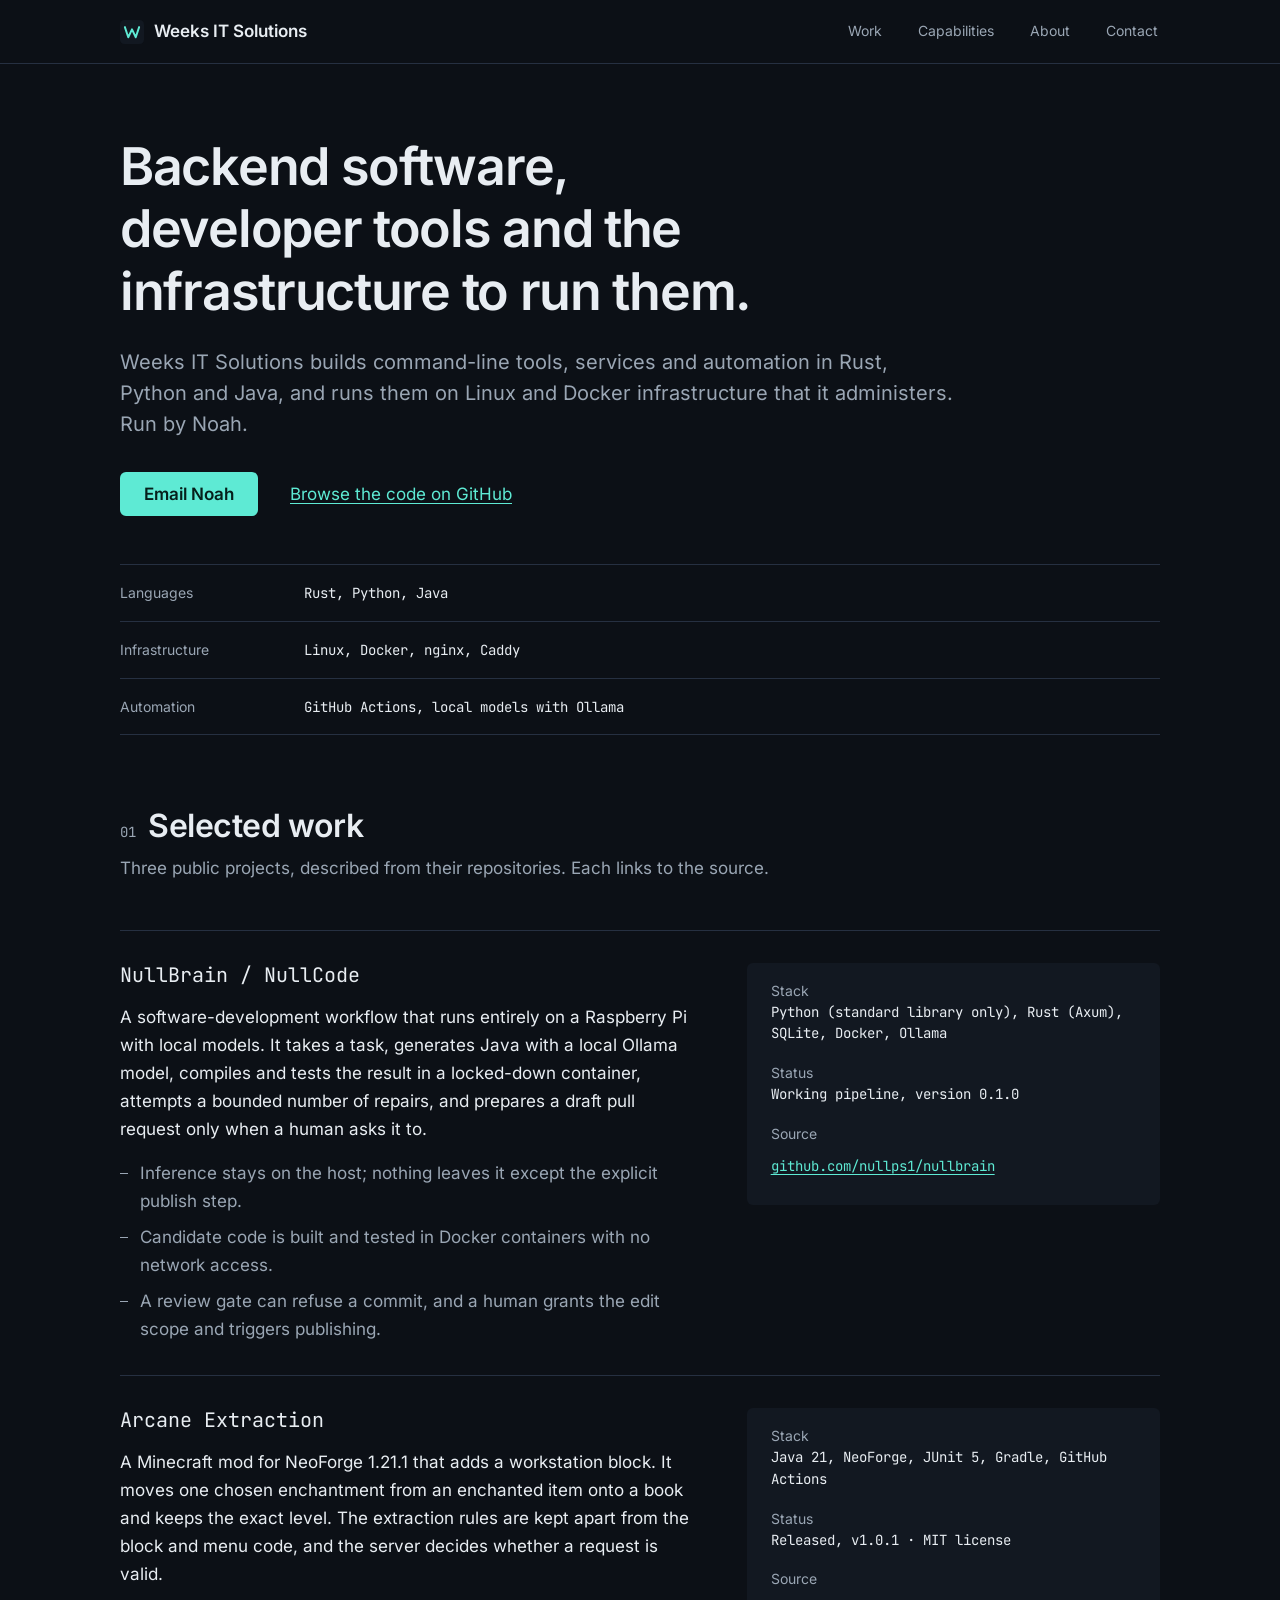
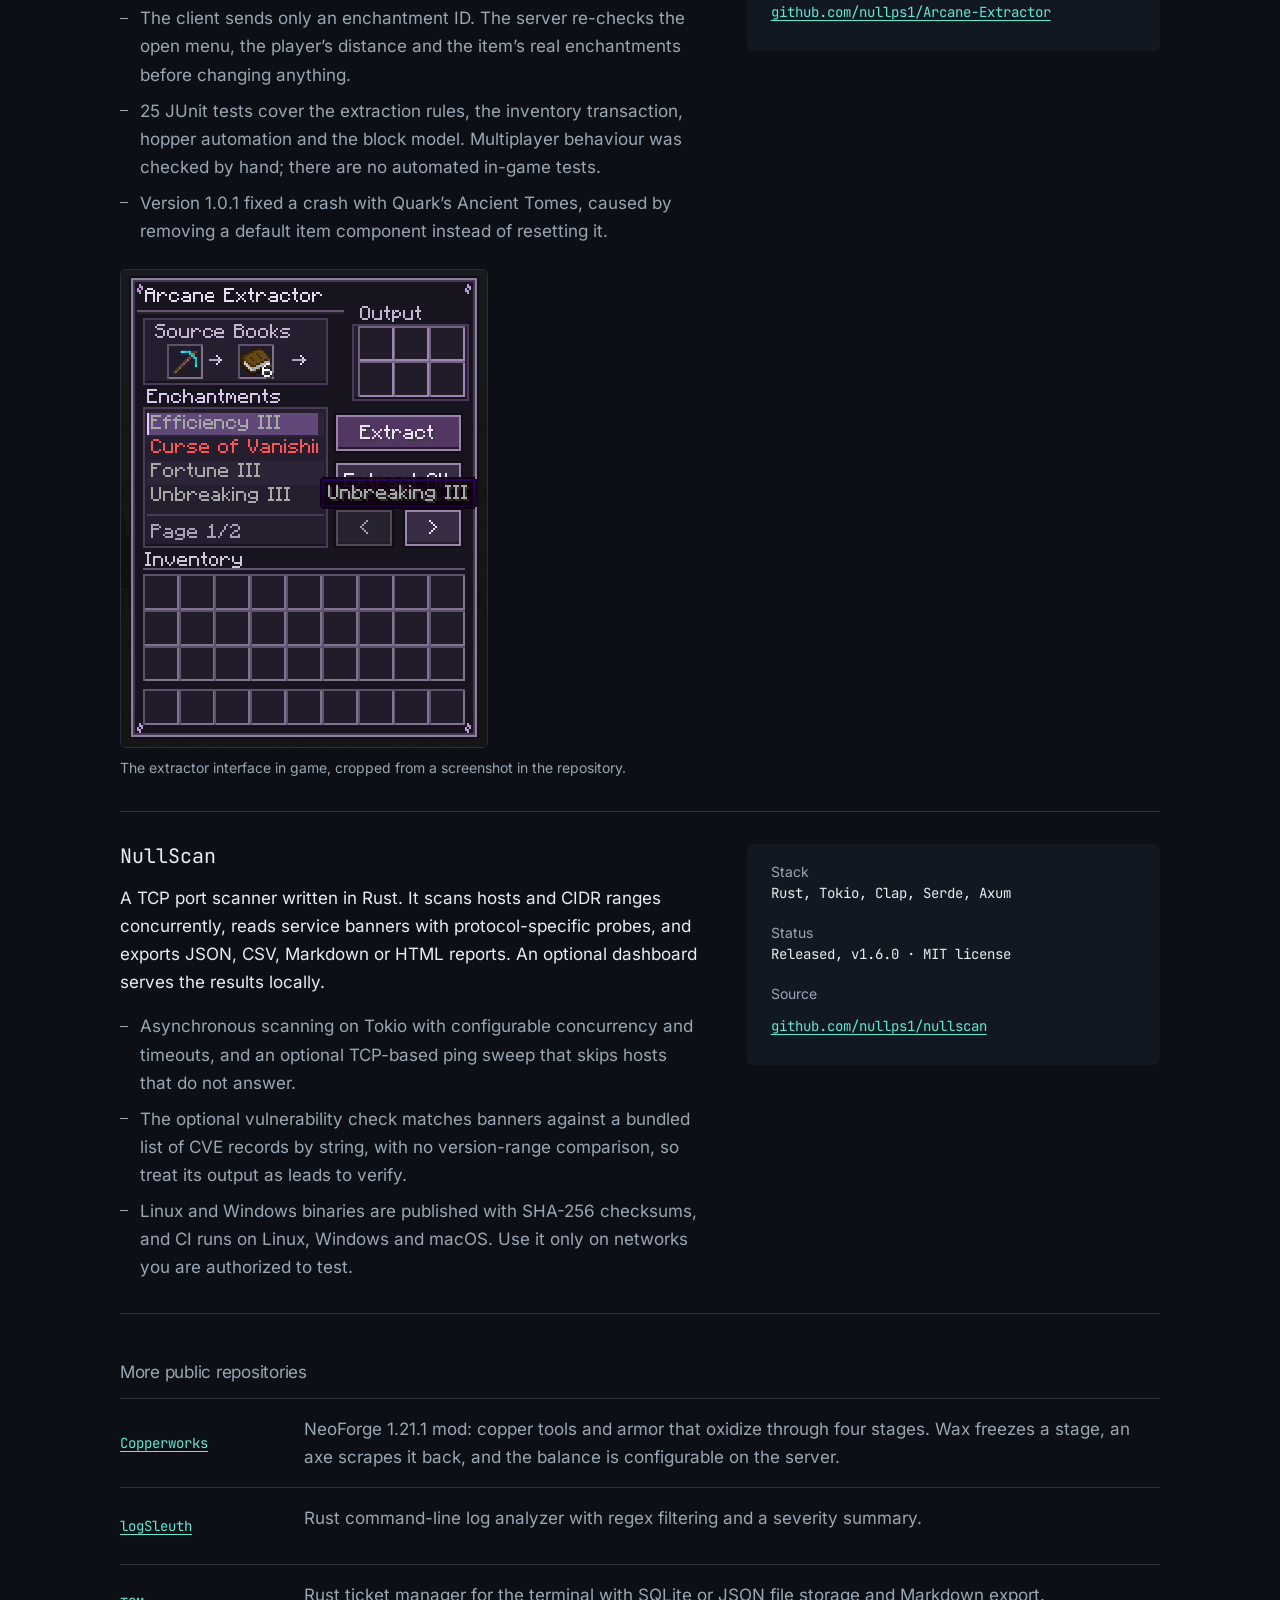
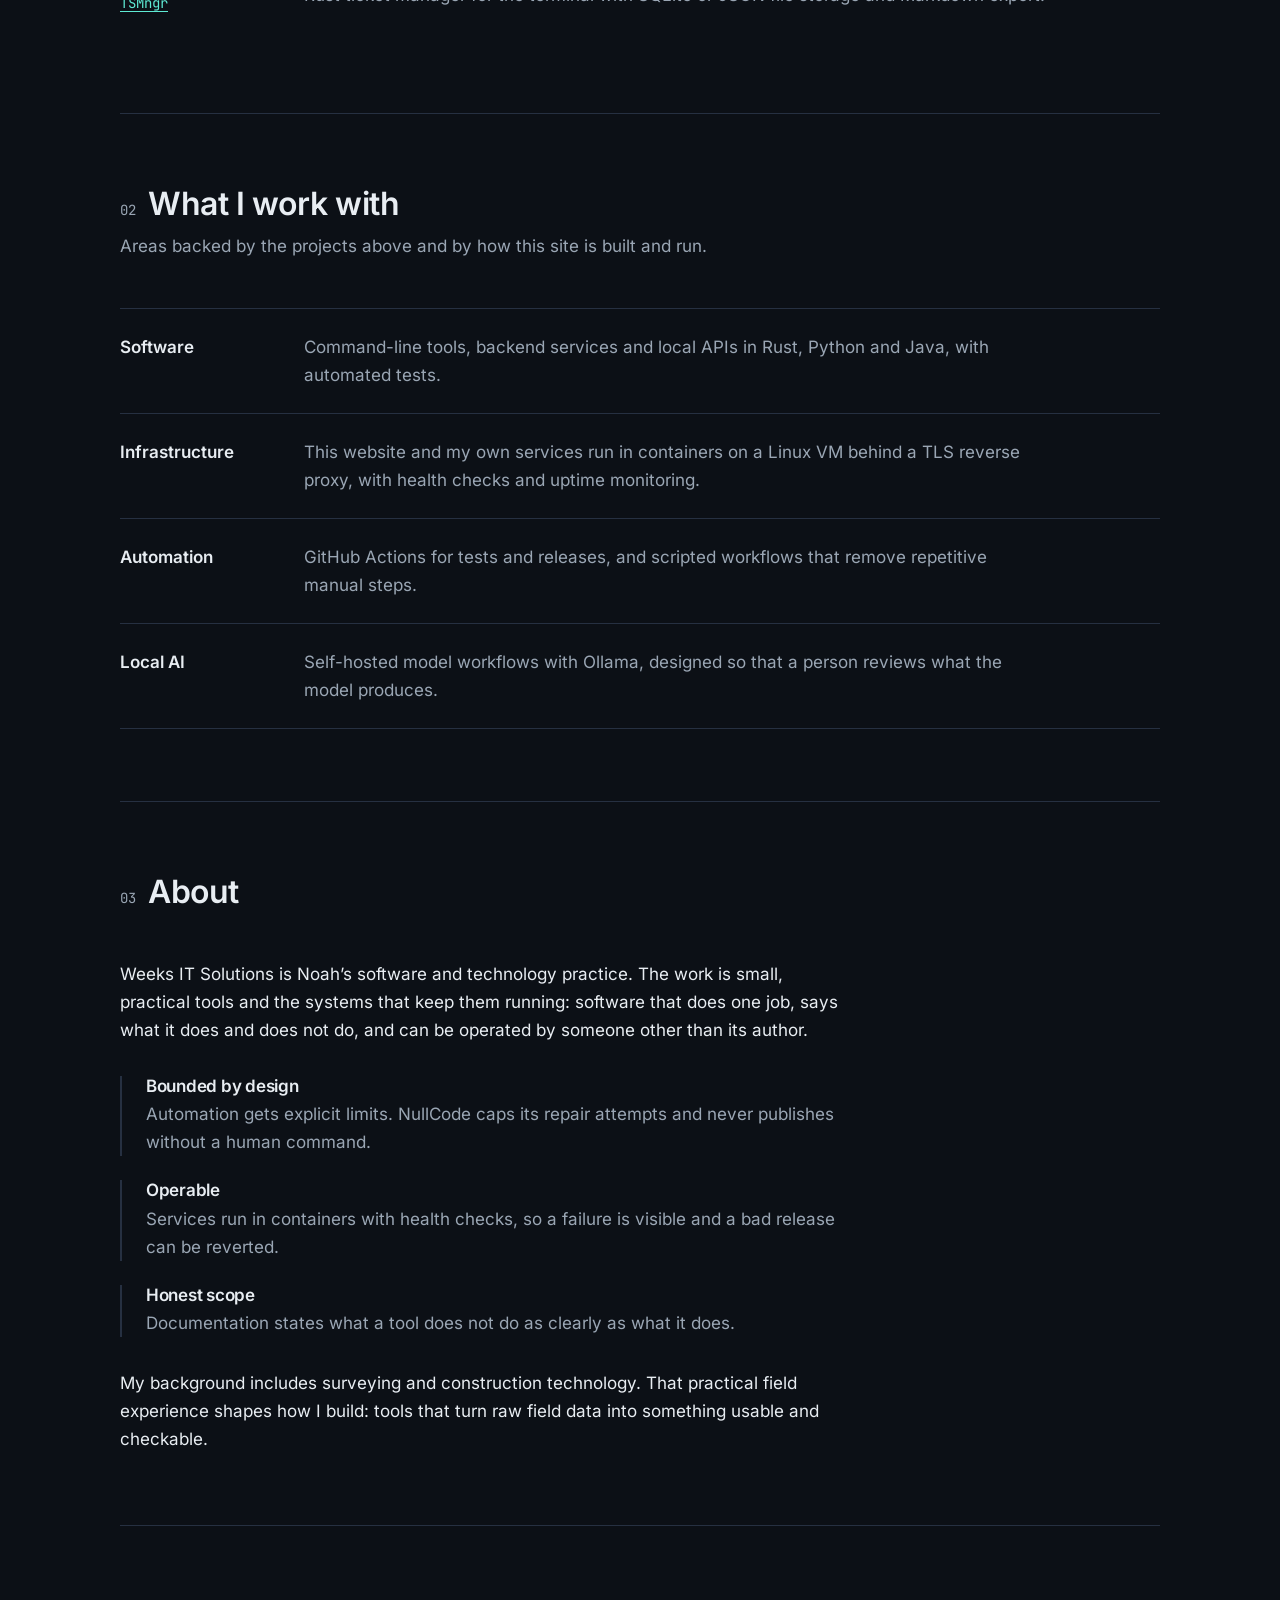
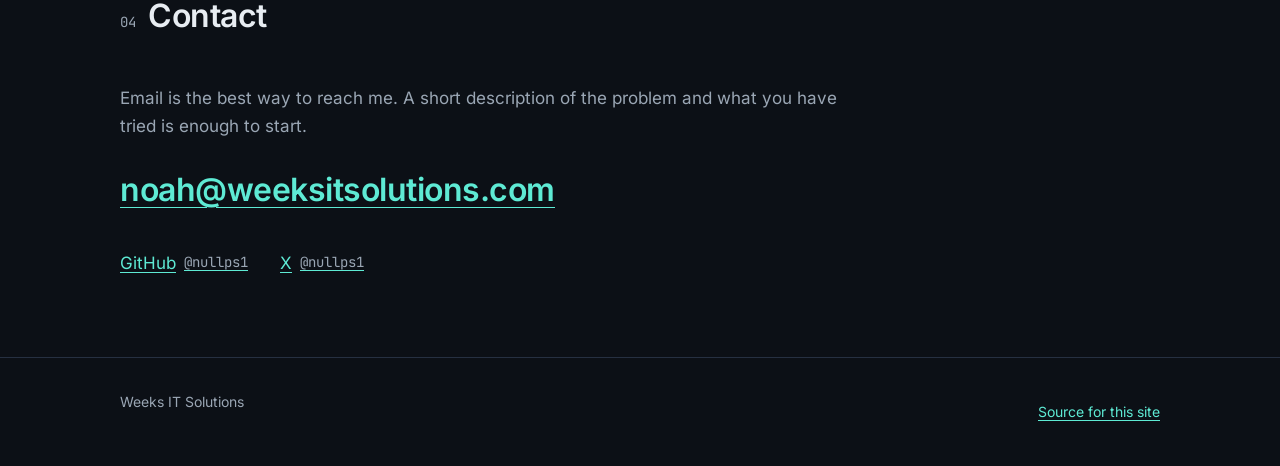
==== commit b3ec691d: "feat(site): feature NullBrain, Arcane Extraction and NullScan Selected work is now NullBrain / NullC" ====
--- a/index.html
+++ b/index.html
@@ -108,7 +108,7 @@
               <div class="project-main">
                 <h3 id="p-nullcode">NullBrain / NullCode</h3>
                 <p>
-                  A software-development agent that runs entirely on a Raspberry Pi with local models. It takes a
+                  A software-development workflow that runs entirely on a Raspberry Pi with local models. It takes a
                   task, generates Java with a local Ollama model, compiles and tests the result in a locked-down
                   container, attempts a bounded number of repairs, and prepares a draft pull request only when a
                   human asks it to.
@@ -120,9 +120,42 @@
                 </ul>
               </div>
               <dl class="meta">
-                <div><dt>Stack</dt><dd>Python, Rust (Axum), SQLite, Docker, Ollama</dd></div>
-                <div><dt>Status</dt><dd>In active development</dd></div>
+                <div><dt>Stack</dt><dd>Python (standard library only), Rust (Axum), SQLite, Docker, Ollama</dd></div>
+                <div><dt>Status</dt><dd>Working pipeline, version 0.1.0</dd></div>
                 <div><dt>Source</dt><dd><a href="https://github.com/nullps1/nullbrain" rel="noopener noreferrer">github.com/nullps1/nullbrain</a></dd></div>
+              </dl>
+            </article>
+          </li>
+
+          <li>
+            <article class="project" aria-labelledby="p-arcane">
+              <div class="project-main">
+                <h3 id="p-arcane">Arcane Extraction</h3>
+                <p>
+                  A Minecraft mod for NeoForge 1.21.1 that adds a workstation block. It moves one chosen enchantment
+                  from an enchanted item onto a book and keeps the exact level. The extraction rules are kept apart
+                  from the block and menu code, and the server decides whether a request is valid.
+                </p>
+                <ul>
+                  <li>The client sends only an enchantment ID. The server re-checks the open menu, the player&rsquo;s distance and the item&rsquo;s real enchantments before changing anything.</li>
+                  <li>25 JUnit tests cover the extraction rules, the inventory transaction, hopper automation and the block model. Multiplayer behaviour was checked by hand; there are no automated in-game tests.</li>
+                  <li>Version 1.0.1 fixed a crash with Quark&rsquo;s Ancient Tomes, caused by removing a default item component instead of resetting it.</li>
+                </ul>
+                <figure class="shot">
+                  <img
+                    src="/assets/arcane-extractor-gui.png"
+                    width="368"
+                    height="480"
+                    loading="lazy"
+                    alt="The Arcane Extractor screen in game: a source item and book slots, a list of the item's enchantments with Efficiency III selected, Extract buttons, a six-slot output grid and the player inventory."
+                  />
+                  <figcaption>The extractor interface in game, cropped from a screenshot in the repository.</figcaption>
+                </figure>
+              </div>
+              <dl class="meta">
+                <div><dt>Stack</dt><dd>Java 21, NeoForge, JUnit 5, Gradle, GitHub Actions</dd></div>
+                <div><dt>Status</dt><dd>Released, v1.0.1 · MIT license</dd></div>
+                <div><dt>Source</dt><dd><a href="https://github.com/nullps1/Arcane-Extractor" rel="noopener noreferrer">github.com/nullps1/Arcane-Extractor</a></dd></div>
               </dl>
             </article>
           </li>
@@ -132,58 +165,39 @@
               <div class="project-main">
                 <h3 id="p-nullscan">NullScan</h3>
                 <p>
-                  A cross-platform TCP port scanner written in Rust. It scans hosts and CIDR ranges concurrently,
-                  identifies services from banners with a confidence score, checks results against an offline
-                  vulnerability database, and exports JSON, CSV, Markdown or HTML reports.
+                  A TCP port scanner written in Rust. It scans hosts and CIDR ranges concurrently, reads service
+                  banners with protocol-specific probes, and exports JSON, CSV, Markdown or HTML reports. An optional
+                  dashboard serves the results locally.
                 </p>
                 <ul>
-                  <li>Asynchronous scanning on Tokio with configurable concurrency and an optional ping sweep.</li>
-                  <li>Prebuilt binaries are published on GitHub Releases, and the repository runs CI.</li>
-                  <li>Use it only on networks you are authorized to test.</li>
+                  <li>Asynchronous scanning on Tokio with configurable concurrency and timeouts, and an optional TCP-based ping sweep that skips hosts that do not answer.</li>
+                  <li>The optional vulnerability check matches banners against a bundled list of CVE records by string, with no version-range comparison, so treat its output as leads to verify.</li>
+                  <li>Linux and Windows binaries are published with SHA-256 checksums, and CI runs on Linux, Windows and macOS. Use it only on networks you are authorized to test.</li>
                 </ul>
               </div>
               <dl class="meta">
-                <div><dt>Stack</dt><dd>Rust, Tokio, Clap, Serde</dd></div>
+                <div><dt>Stack</dt><dd>Rust, Tokio, Clap, Serde, Axum</dd></div>
                 <div><dt>Status</dt><dd>Released, v1.6.0 · MIT license</dd></div>
                 <div><dt>Source</dt><dd><a href="https://github.com/nullps1/nullscan" rel="noopener noreferrer">github.com/nullps1/nullscan</a></dd></div>
               </dl>
             </article>
           </li>
-
-          <li>
-            <article class="project" aria-labelledby="p-copperworks">
-              <div class="project-main">
-                <h3 id="p-copperworks">Copperworks</h3>
-                <p>
-                  A Minecraft mod for NeoForge 1.21.1 that adds copper tools and armor which oxidize over time.
-                  Equipment moves through four stages, changing its durability wear, mining speed, damage and
-                  defense. Players can wax a piece to freeze its stage or scrape it back with an axe.
-                </p>
-                <ul>
-                  <li>Oxidation is probabilistic and faster in water and rain, so it behaves like weathering, not a timer.</li>
-                  <li>Balance values are configurable on the server.</li>
-                  <li>Requires Java 21; multiplayer needs the same version on the server and every client.</li>
-                </ul>
-              </div>
-              <dl class="meta">
-                <div><dt>Stack</dt><dd>Java 21, NeoForge</dd></div>
-                <div><dt>Status</dt><dd>Released, v1.0.0</dd></div>
-                <div><dt>Source</dt><dd><a href="https://github.com/nullps1/copperworks" rel="noopener noreferrer">github.com/nullps1/copperworks</a></dd></div>
-              </dl>
-            </article>
-          </li>
         </ol>
 
         <div class="more">
           <h3>More public repositories</h3>
           <ul>
             <li>
+              <a href="https://github.com/nullps1/copperworks" rel="noopener noreferrer">Copperworks</a>
+              <span>NeoForge 1.21.1 mod: copper tools and armor that oxidize through four stages. Wax freezes a stage, an axe scrapes it back, and the balance is configurable on the server.</span>
+            </li>
+            <li>
               <a href="https://github.com/nullps1/logslueth" rel="noopener noreferrer">logSleuth</a>
               <span>Rust command-line log analyzer with regex filtering and a severity summary.</span>
             </li>
             <li>
               <a href="https://github.com/nullps1/tsmngr" rel="noopener noreferrer">TSMngr</a>
-              <span>Rust ticket manager for the terminal with SQLite storage and Markdown export.</span>
+              <span>Rust ticket manager for the terminal with SQLite or JSON file storage and Markdown export.</span>
             </li>
           </ul>
         </div>
--- a/styles.css
+++ b/styles.css
@@ -419,6 +419,24 @@
   height: 1px;
   background: var(--text-muted);
 }
+/* A real screenshot, shown at its native size so the pixel art stays crisp. */
+.shot {
+  margin: var(--space-3) 0 0;
+}
+.shot img {
+  width: 100%;
+  max-width: 23rem;
+  height: auto;
+  border: 1px solid var(--rule);
+  border-radius: var(--radius);
+  image-rendering: pixelated;
+}
+.shot figcaption {
+  max-width: var(--measure);
+  margin-top: var(--space-1);
+  color: var(--text-muted);
+  font-size: var(--step--1);
+}
 .meta {
   display: grid;
   gap: var(--space-2);
